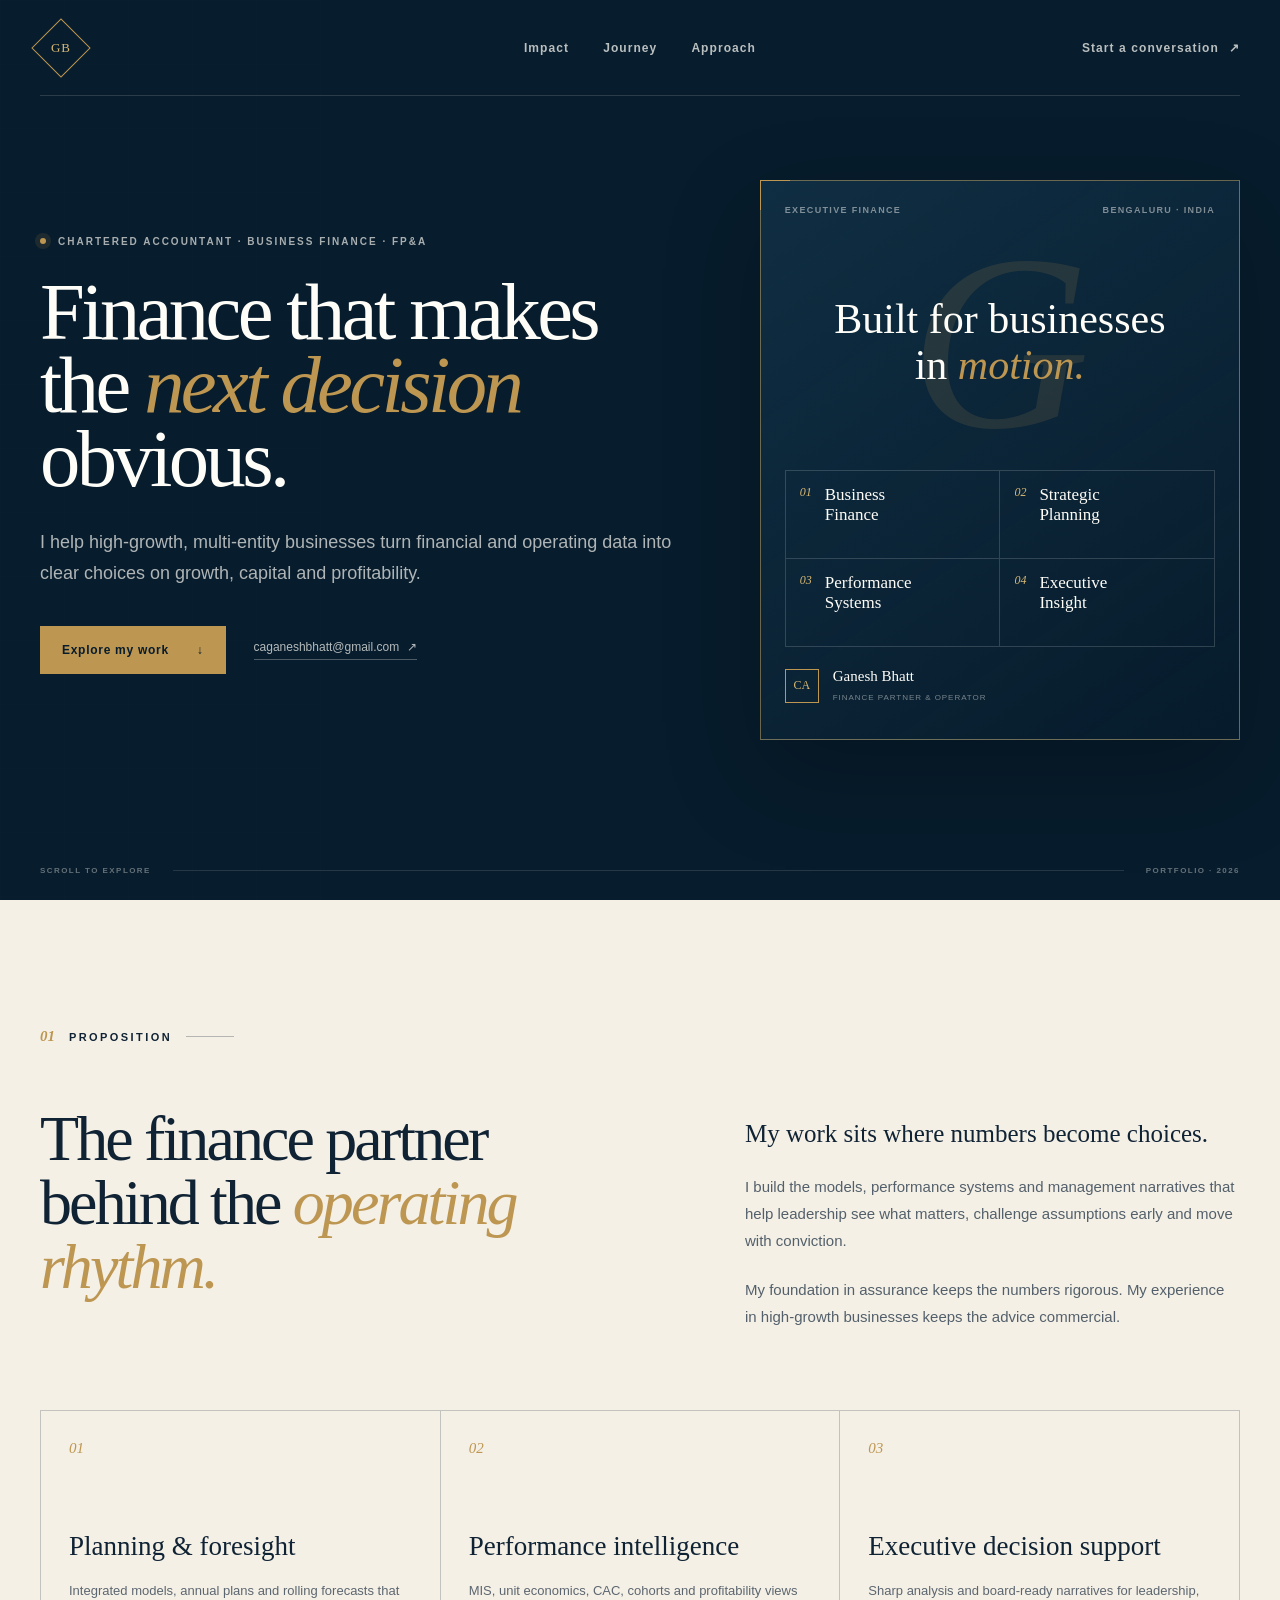
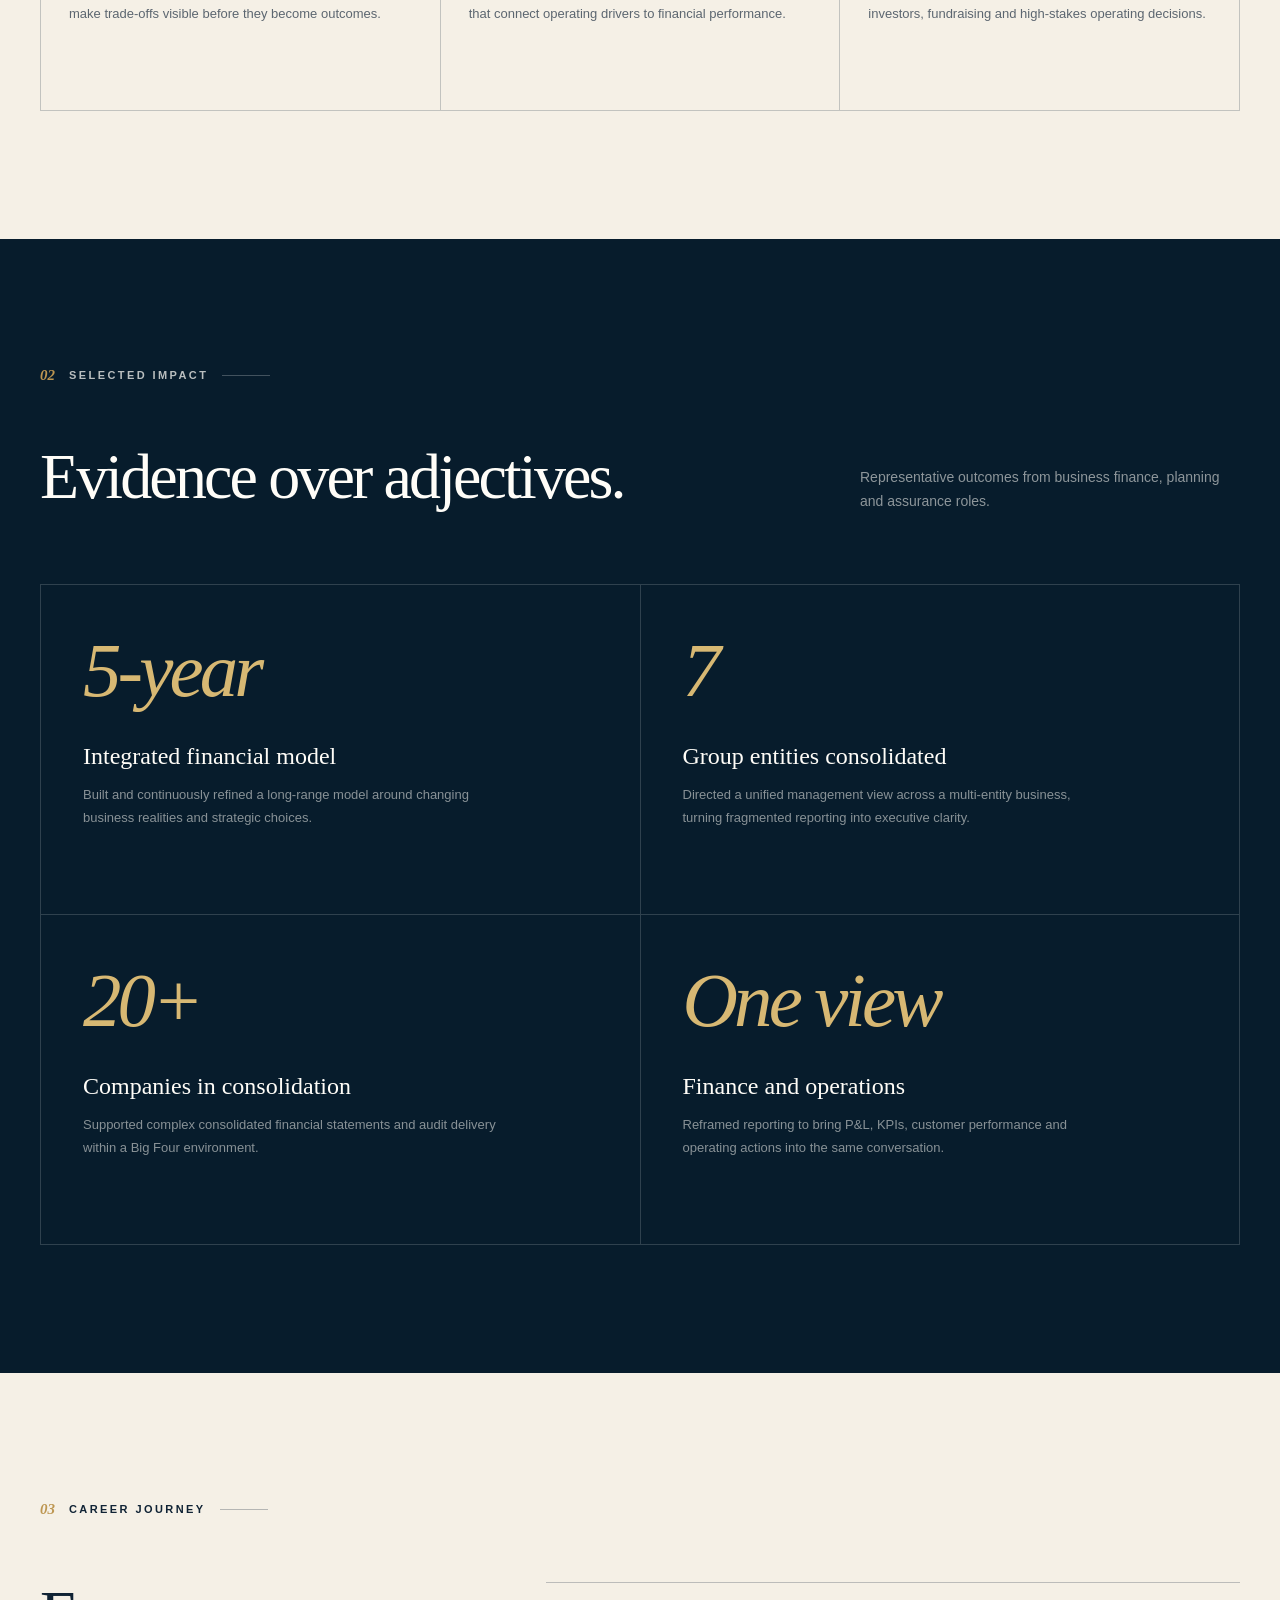
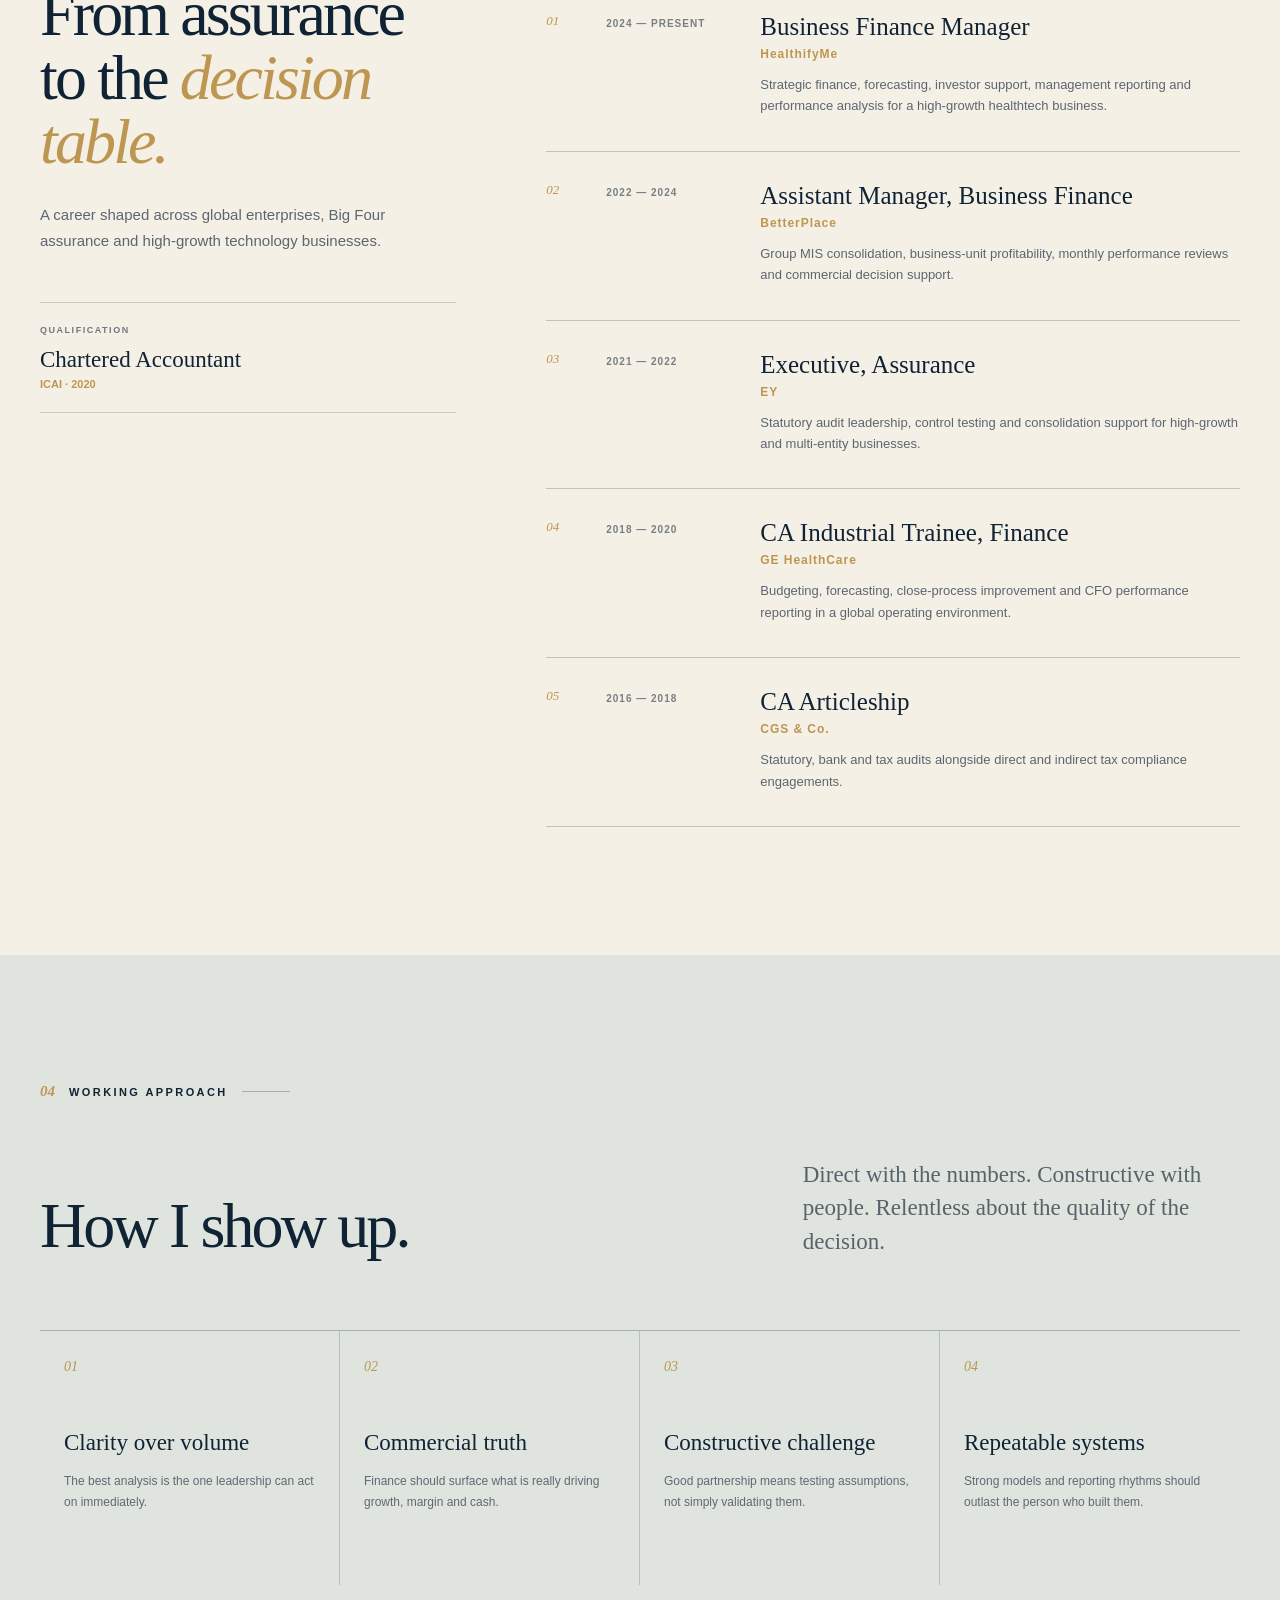
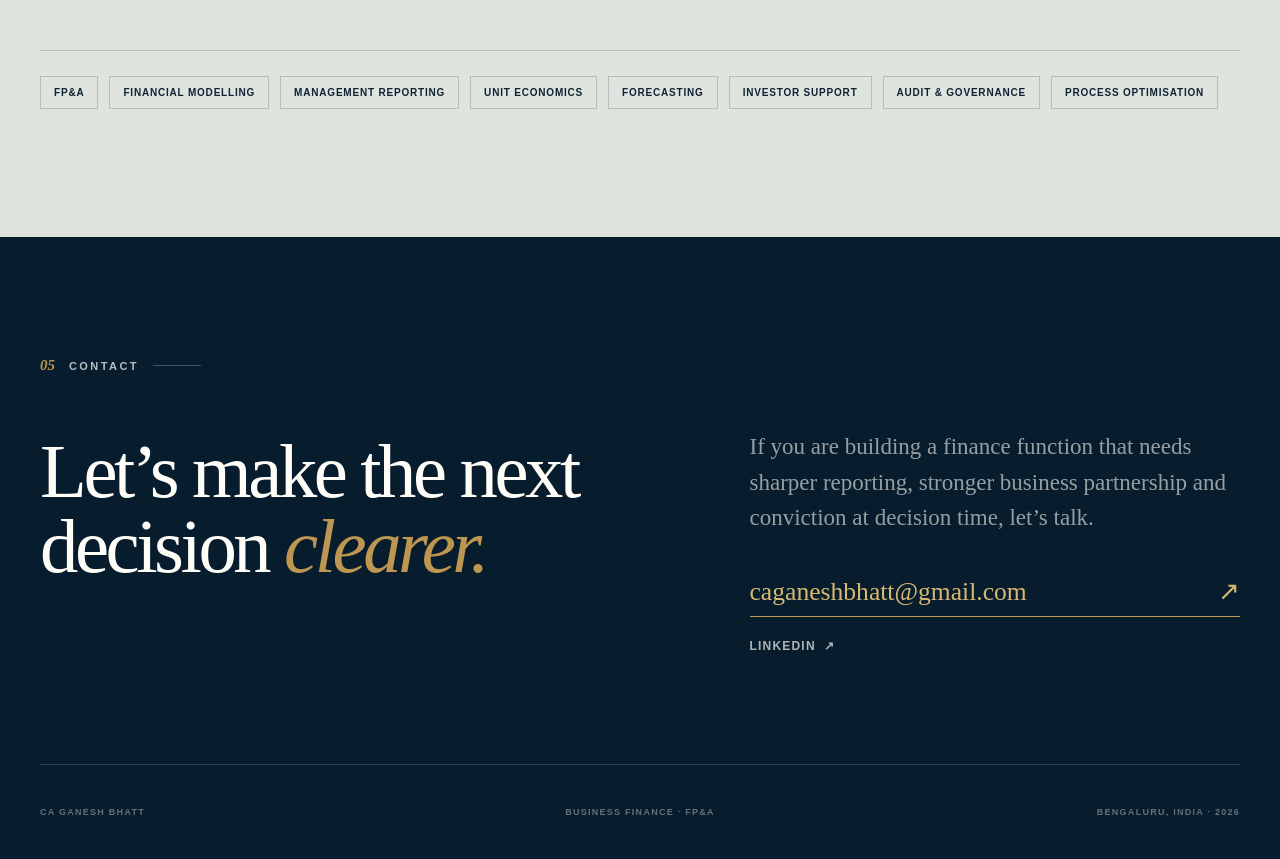
==== index.html @ 99ff8c66 "Add files via upload" ====
<!doctype html>
<html lang="en">
<head>
  <meta charset="utf-8">
  <meta name="viewport" content="width=device-width, initial-scale=1">
  <meta name="description" content="Ganesh Bhatt is a Chartered Accountant and business finance professional specialising in FP&A, financial modelling, performance management and executive decision support.">
  <title>Ganesh Bhatt | Finance &amp; FP&amp;A</title>
  <link rel="stylesheet" href="style.css">
</head>
<body>
<main>
  <section class="hero" id="profile">
    <header class="site-header shell">
      <a class="monogram" href="#profile" aria-label="Ganesh Bhatt, home"><span>GB</span></a>
      <nav aria-label="Primary navigation"><a href="#impact">Impact</a><a href="#journey">Journey</a><a href="#approach">Approach</a></nav>
      <a class="header-contact" href="#contact">Start a conversation <span aria-hidden="true">↗</span></a>
    </header>
    <div class="hero-grid shell">
      <div class="hero-copy">
        <p class="eyebrow"><span></span> Chartered Accountant · Business Finance · FP&amp;A</p>
        <h1>Finance that makes the <em>next decision</em> obvious.</h1>
        <p class="hero-intro">I help high-growth, multi-entity businesses turn financial and operating data into clear choices on growth, capital and profitability.</p>
        <div class="hero-actions">
          <a class="button button-primary" href="#impact">Explore my work <span>↓</span></a>
          <a class="text-link" href="mailto:caganeshbhatt@gmail.com">caganeshbhatt@gmail.com <span aria-hidden="true">↗</span></a>
        </div>
      </div>
      <aside class="ledger-card" aria-label="Executive finance focus">
        <div class="ledger-topline"><span>Executive finance</span><span>Bengaluru · India</span></div>
        <div class="ledger-statement"><span class="ledger-mark">G</span><p>Built for businesses<br>in <em>motion.</em></p></div>
        <div class="ledger-focus">
          <div><span>01</span><strong>Business<br>Finance</strong></div><div><span>02</span><strong>Strategic<br>Planning</strong></div>
          <div><span>03</span><strong>Performance<br>Systems</strong></div><div><span>04</span><strong>Executive<br>Insight</strong></div>
        </div>
        <div class="ledger-signoff"><span>CA</span><p>Ganesh Bhatt<br><small>Finance partner &amp; operator</small></p></div>
      </aside>
    </div>
    <div class="hero-foot shell"><span>Scroll to explore</span><div class="hero-line"></div><span>Portfolio · 2026</span></div>
  </section>

  <section class="intro-section section shell" aria-labelledby="intro-title">
    <div class="section-kicker"><span>01</span> Proposition</div>
    <div class="intro-grid">
      <h2 id="intro-title">The finance partner behind the <em>operating rhythm.</em></h2>
      <div class="intro-copy"><p class="lead">My work sits where numbers become choices.</p><p>I build the models, performance systems and management narratives that help leadership see what matters, challenge assumptions early and move with conviction.</p><p>My foundation in assurance keeps the numbers rigorous. My experience in high-growth businesses keeps the advice commercial.</p></div>
    </div>
    <div class="capability-grid">
      <article class="capability-card"><span>01</span><h3>Planning &amp; foresight</h3><p>Integrated models, annual plans and rolling forecasts that make trade-offs visible before they become outcomes.</p></article>
      <article class="capability-card"><span>02</span><h3>Performance intelligence</h3><p>MIS, unit economics, CAC, cohorts and profitability views that connect operating drivers to financial performance.</p></article>
      <article class="capability-card"><span>03</span><h3>Executive decision support</h3><p>Sharp analysis and board-ready narratives for leadership, investors, fundraising and high-stakes operating decisions.</p></article>
    </div>
  </section>

  <section class="impact-section section" id="impact" aria-labelledby="impact-title"><div class="shell">
    <div class="section-kicker light"><span>02</span> Selected impact</div>
    <div class="impact-heading"><h2 id="impact-title">Evidence over adjectives.</h2><p>Representative outcomes from business finance, planning and assurance roles.</p></div>
    <div class="impact-grid">
      <article class="impact-card"><strong>5-year</strong><h3>Integrated financial model</h3><p>Built and continuously refined a long-range model around changing business realities and strategic choices.</p></article>
      <article class="impact-card"><strong>7</strong><h3>Group entities consolidated</h3><p>Directed a unified management view across a multi-entity business, turning fragmented reporting into executive clarity.</p></article>
      <article class="impact-card"><strong>20+</strong><h3>Companies in consolidation</h3><p>Supported complex consolidated financial statements and audit delivery within a Big Four environment.</p></article>
      <article class="impact-card"><strong>One view</strong><h3>Finance and operations</h3><p>Reframed reporting to bring P&amp;L, KPIs, customer performance and operating actions into the same conversation.</p></article>
    </div>
  </div></section>

  <section class="journey-section section shell" id="journey" aria-labelledby="journey-title">
    <div class="section-kicker"><span>03</span> Career journey</div>
    <div class="journey-layout">
      <div class="journey-intro"><h2 id="journey-title">From assurance to the <em>decision table.</em></h2><p>A career shaped across global enterprises, Big Four assurance and high-growth technology businesses.</p><div class="qualification"><span>Qualification</span><strong>Chartered Accountant</strong><small>ICAI · 2020</small></div></div>
      <div class="timeline">
        <article class="timeline-row"><span class="timeline-index">01</span><div class="timeline-period">2024 — Present</div><div class="timeline-body"><h3>Business Finance Manager</h3><strong>HealthifyMe</strong><p>Strategic finance, forecasting, investor support, management reporting and performance analysis for a high-growth healthtech business.</p></div></article>
        <article class="timeline-row"><span class="timeline-index">02</span><div class="timeline-period">2022 — 2024</div><div class="timeline-body"><h3>Assistant Manager, Business Finance</h3><strong>BetterPlace</strong><p>Group MIS consolidation, business-unit profitability, monthly performance reviews and commercial decision support.</p></div></article>
        <article class="timeline-row"><span class="timeline-index">03</span><div class="timeline-period">2021 — 2022</div><div class="timeline-body"><h3>Executive, Assurance</h3><strong>EY</strong><p>Statutory audit leadership, control testing and consolidation support for high-growth and multi-entity businesses.</p></div></article>
        <article class="timeline-row"><span class="timeline-index">04</span><div class="timeline-period">2018 — 2020</div><div class="timeline-body"><h3>CA Industrial Trainee, Finance</h3><strong>GE HealthCare</strong><p>Budgeting, forecasting, close-process improvement and CFO performance reporting in a global operating environment.</p></div></article>
        <article class="timeline-row"><span class="timeline-index">05</span><div class="timeline-period">2016 — 2018</div><div class="timeline-body"><h3>CA Articleship</h3><strong>CGS &amp; Co.</strong><p>Statutory, bank and tax audits alongside direct and indirect tax compliance engagements.</p></div></article>
      </div>
    </div>
  </section>

  <section class="approach-section section" id="approach" aria-labelledby="approach-title"><div class="shell">
    <div class="section-kicker"><span>04</span> Working approach</div>
    <div class="approach-heading"><h2 id="approach-title">How I show up.</h2><p>Direct with the numbers. Constructive with people. Relentless about the quality of the decision.</p></div>
    <div class="principle-grid">
      <article><span>01</span><h3>Clarity over volume</h3><p>The best analysis is the one leadership can act on immediately.</p></article>
      <article><span>02</span><h3>Commercial truth</h3><p>Finance should surface what is really driving growth, margin and cash.</p></article>
      <article><span>03</span><h3>Constructive challenge</h3><p>Good partnership means testing assumptions, not simply validating them.</p></article>
      <article><span>04</span><h3>Repeatable systems</h3><p>Strong models and reporting rhythms should outlast the person who built them.</p></article>
    </div>
    <div class="expertise-row" aria-label="Areas of expertise"><span>FP&amp;A</span><span>Financial modelling</span><span>Management reporting</span><span>Unit economics</span><span>Forecasting</span><span>Investor support</span><span>Audit &amp; governance</span><span>Process optimisation</span></div>
  </div></section>

  <section class="contact-section" id="contact" aria-labelledby="contact-title">
    <div class="shell contact-grid"><div><div class="section-kicker light"><span>05</span> Contact</div><h2 id="contact-title">Let’s make the next decision <em>clearer.</em></h2></div><div class="contact-copy"><p>If you are building a finance function that needs sharper reporting, stronger business partnership and conviction at decision time, let’s talk.</p><a class="contact-email" href="mailto:caganeshbhatt@gmail.com">caganeshbhatt@gmail.com <span aria-hidden="true">↗</span></a><a class="linkedin-link" href="https://www.linkedin.com/in/ganesh-bhatt-81128a135" target="_blank" rel="noreferrer">LinkedIn <span aria-hidden="true">↗</span></a></div></div>
    <footer class="site-footer shell"><span>CA Ganesh Bhatt</span><span>Business Finance · FP&amp;A</span><span>Bengaluru, India · 2026</span></footer>
  </section>
</main>
</body>
</html>
---- style.css ----
:root {
  --navy: #071c2c;
  --ink: #102335;
  --brass: #bd9651;
  --brass-light: #d7b873;
  --paper: #f5f0e6;
  --mist: #dfe4df;
  --white: #fffdf8;
  --serif: "Iowan Old Style", "Baskerville", "Times New Roman", serif;
  --sans: Inter, ui-sans-serif, -apple-system, BlinkMacSystemFont, "Segoe UI", sans-serif;
}

* { box-sizing: border-box; }
html { scroll-behavior: smooth; }
body { margin: 0; background: var(--paper); color: var(--ink); font-family: var(--sans); }
a { color: inherit; text-decoration: none; }
::selection { background: var(--brass); color: var(--navy); }

.shell { width: min(1240px, calc(100% - 80px)); margin-inline: auto; }
.section { padding-block: 128px; }
.section-kicker { display: flex; align-items: center; gap: 14px; font-size: 11px; font-weight: 700; letter-spacing: .22em; text-transform: uppercase; }
.section-kicker span { color: var(--brass); font-family: var(--serif); font-size: 15px; font-style: italic; letter-spacing: 0; }
.section-kicker::after { content: ""; width: 48px; height: 1px; background: rgba(16,35,53,.28); }
.section-kicker.light { color: rgba(255,253,248,.72); }
.section-kicker.light::after { background: rgba(255,253,248,.24); }
h1,h2,h3,p { margin: 0; }
h1,h2 { font-family: var(--serif); font-weight: 400; letter-spacing: -.045em; }
em { color: var(--brass); font-weight: 400; }

.hero { min-height: 100vh; background: var(--navy); color: var(--white); position: relative; overflow: hidden; }
.hero::before { content: ""; position: absolute; inset: 0; opacity: .24; pointer-events: none; background-image: linear-gradient(rgba(255,255,255,.028) 1px, transparent 1px), linear-gradient(90deg, rgba(255,255,255,.028) 1px, transparent 1px); background-size: 64px 64px; mask-image: linear-gradient(to right, black, transparent 70%); }
.site-header { height: 96px; display: grid; grid-template-columns: 1fr auto 1fr; align-items: center; border-bottom: 1px solid rgba(255,255,255,.14); position: relative; z-index: 2; }
.monogram { width: 42px; height: 42px; display: grid; place-items: center; border: 1px solid var(--brass); transform: rotate(45deg); }
.monogram span { color: var(--brass-light); font-family: var(--serif); font-size: 13px; letter-spacing: .05em; transform: rotate(-45deg); }
nav { display: flex; gap: 34px; }
nav a, .header-contact { color: rgba(255,253,248,.72); font-size: 12px; font-weight: 600; letter-spacing: .09em; transition: color .25s ease; }
nav a:hover, nav a:focus-visible, .header-contact:hover, .header-contact:focus-visible { color: var(--brass-light); }
.header-contact { justify-self: end; display: flex; gap: 10px; align-items: center; }

.hero-grid { min-height: calc(100vh - 160px); display: grid; grid-template-columns: 1.15fr .85fr; gap: 70px; align-items: center; position: relative; z-index: 1; padding-block: 72px 84px; }
.hero-copy { padding-bottom: 10px; }
.eyebrow { display: flex; align-items: center; gap: 12px; color: rgba(255,253,248,.65); font-size: 10px; font-weight: 700; letter-spacing: .2em; text-transform: uppercase; }
.eyebrow span { width: 6px; height: 6px; background: var(--brass); border-radius: 50%; box-shadow: 0 0 0 5px rgba(189,150,81,.12); }
.hero h1 { max-width: 760px; margin-top: 28px; font-size: clamp(62px, 6.3vw, 102px); line-height: .91; }
.hero h1 em { display: inline-block; }
.hero-intro { max-width: 650px; margin-top: 32px; color: rgba(255,253,248,.68); font-size: 18px; line-height: 1.7; }
.hero-actions { margin-top: 38px; display: flex; align-items: center; gap: 28px; }
.button { display: inline-flex; align-items: center; justify-content: center; gap: 28px; padding: 17px 22px; font-size: 12px; font-weight: 700; letter-spacing: .06em; transition: transform .25s ease, background .25s ease; }
.button-primary { background: var(--brass); color: var(--navy); }
.button-primary:hover, .button-primary:focus-visible { background: var(--brass-light); transform: translateY(-2px); }
.text-link { display: inline-flex; align-items: center; gap: 8px; color: rgba(255,253,248,.7); border-bottom: 1px solid rgba(255,255,255,.28); padding-bottom: 5px; font-size: 12px; transition: color .25s ease, border-color .25s ease; }
.text-link:hover, .text-link:focus-visible { color: var(--brass-light); border-color: var(--brass); }

.ledger-card { min-height: 560px; border: 1px solid rgba(215,184,115,.48); background: linear-gradient(145deg, rgba(18,50,72,.82), rgba(7,28,44,.58)); box-shadow: 0 35px 90px rgba(0,0,0,.22); padding: 24px; position: relative; }
.ledger-card::before, .ledger-card::after { content: ""; position: absolute; background: var(--brass); }
.ledger-card::before { width: 30px; height: 1px; top: -1px; left: -1px; }
.ledger-card::after { width: 1px; height: 30px; top: -1px; left: -1px; }
.ledger-topline { display: flex; justify-content: space-between; color: rgba(255,253,248,.48); font-size: 9px; font-weight: 700; letter-spacing: .15em; text-transform: uppercase; }
.ledger-statement { min-height: 255px; display: flex; align-items: center; justify-content: center; position: relative; }
.ledger-mark { color: rgba(189,150,81,.14); font-family: var(--serif); font-size: 250px; font-style: italic; line-height: 1; position: absolute; }
.ledger-statement p { font-family: var(--serif); font-size: 42px; line-height: 1.08; text-align: center; position: relative; }
.ledger-focus { display: grid; grid-template-columns: repeat(2, 1fr); border-top: 1px solid rgba(255,255,255,.16); border-left: 1px solid rgba(255,255,255,.16); }
.ledger-focus div { min-height: 88px; padding: 14px; display: flex; gap: 13px; align-items: flex-start; border-right: 1px solid rgba(255,255,255,.16); border-bottom: 1px solid rgba(255,255,255,.16); }
.ledger-focus span { color: var(--brass-light); font-family: var(--serif); font-size: 12px; font-style: italic; }
.ledger-focus strong { font-family: var(--serif); font-size: 17px; font-weight: 400; line-height: 1.2; }
.ledger-signoff { display: flex; align-items: center; gap: 14px; padding-top: 20px; }
.ledger-signoff > span { width: 34px; height: 34px; display: grid; place-items: center; border: 1px solid var(--brass); color: var(--brass-light); font-family: var(--serif); font-size: 12px; }
.ledger-signoff p { font-family: var(--serif); font-size: 15px; line-height: 1.25; }
.ledger-signoff small { color: rgba(255,253,248,.45); font-family: var(--sans); font-size: 8px; letter-spacing: .12em; text-transform: uppercase; }
.hero-foot { position: absolute; left: 50%; bottom: 25px; transform: translateX(-50%); z-index: 2; display: flex; align-items: center; gap: 22px; color: rgba(255,253,248,.38); font-size: 8px; font-weight: 700; letter-spacing: .18em; text-transform: uppercase; }
.hero-line { flex: 1; height: 1px; background: rgba(255,255,255,.12); }

.intro-section { background: var(--paper); }
.intro-grid { margin-top: 62px; display: grid; grid-template-columns: 1.1fr .9fr; gap: 100px; align-items: start; }
.intro-grid h2, .journey-intro h2, .approach-heading h2 { font-size: clamp(48px, 5vw, 78px); line-height: 1; }
.intro-copy { padding-top: 10px; }
.intro-copy .lead { color: var(--ink); font-family: var(--serif); font-size: 25px; line-height: 1.35; }
.intro-copy > p:not(.lead) { margin-top: 22px; color: #53606b; font-size: 15px; line-height: 1.8; }
.capability-grid { margin-top: 80px; display: grid; grid-template-columns: repeat(3, 1fr); border-top: 1px solid rgba(16,35,53,.22); border-left: 1px solid rgba(16,35,53,.22); }
.capability-card { min-height: 300px; padding: 28px; border-right: 1px solid rgba(16,35,53,.22); border-bottom: 1px solid rgba(16,35,53,.22); transition: background .3s ease, transform .3s ease; }
.capability-card:hover { background: var(--white); transform: translateY(-4px); }
.capability-card > span { color: var(--brass); font-family: var(--serif); font-size: 15px; font-style: italic; }
.capability-card h3 { margin-top: 74px; font-family: var(--serif); font-size: 27px; font-weight: 400; }
.capability-card p { margin-top: 18px; color: #5c6670; font-size: 13px; line-height: 1.75; }

.impact-section { background: var(--navy); color: var(--white); }
.impact-heading { margin-top: 56px; display: flex; justify-content: space-between; align-items: end; gap: 40px; }
.impact-heading h2 { font-size: clamp(50px, 5vw, 78px); }
.impact-heading p { max-width: 380px; color: rgba(255,253,248,.54); font-size: 14px; line-height: 1.7; }
.impact-grid { margin-top: 70px; display: grid; grid-template-columns: repeat(2, 1fr); border-top: 1px solid rgba(255,255,255,.16); border-left: 1px solid rgba(255,255,255,.16); }
.impact-card { min-height: 330px; padding: 42px; border-right: 1px solid rgba(255,255,255,.16); border-bottom: 1px solid rgba(255,255,255,.16); }
.impact-card > strong { display: block; color: var(--brass-light); font-family: var(--serif); font-size: clamp(54px, 6vw, 92px); font-style: italic; font-weight: 400; letter-spacing: -.05em; }
.impact-card h3 { margin-top: 28px; font-family: var(--serif); font-size: 24px; font-weight: 400; }
.impact-card p { max-width: 430px; margin-top: 14px; color: rgba(255,253,248,.52); font-size: 13px; line-height: 1.75; }

.journey-layout { margin-top: 64px; display: grid; grid-template-columns: .75fr 1.25fr; gap: 90px; }
.journey-intro { position: sticky; top: 40px; align-self: start; }
.journey-intro > p { max-width: 420px; margin-top: 28px; color: #5c6670; font-size: 15px; line-height: 1.75; }
.qualification { margin-top: 48px; padding: 22px 0; display: flex; flex-direction: column; border-top: 1px solid rgba(16,35,53,.2); border-bottom: 1px solid rgba(16,35,53,.2); }
.qualification span { color: #6f787f; font-size: 9px; font-weight: 700; letter-spacing: .17em; text-transform: uppercase; }
.qualification strong { margin-top: 12px; font-family: var(--serif); font-size: 23px; font-weight: 400; }
.qualification small { margin-top: 5px; color: var(--brass); font-size: 11px; font-weight: 700; }
.timeline { border-top: 1px solid rgba(16,35,53,.25); }
.timeline-row { display: grid; grid-template-columns: 36px 130px 1fr; gap: 24px; padding: 30px 0 34px; border-bottom: 1px solid rgba(16,35,53,.22); }
.timeline-index { color: var(--brass); font-family: var(--serif); font-size: 13px; font-style: italic; }
.timeline-period { color: #777f84; font-size: 10px; font-weight: 700; letter-spacing: .1em; text-transform: uppercase; padding-top: 5px; }
.timeline-body h3 { font-family: var(--serif); font-size: 25px; font-weight: 400; }
.timeline-body strong { display: block; margin-top: 6px; color: var(--brass); font-size: 12px; letter-spacing: .08em; }
.timeline-body p { margin-top: 13px; color: #5c6670; font-size: 13px; line-height: 1.65; }

.approach-section { background: var(--mist); }
.approach-heading { margin-top: 58px; display: grid; grid-template-columns: 1fr .65fr; gap: 90px; align-items: end; }
.approach-heading p { color: #56636b; font-family: var(--serif); font-size: 23px; line-height: 1.45; }
.principle-grid { margin-top: 72px; display: grid; grid-template-columns: repeat(4, 1fr); }
.principle-grid article { min-height: 255px; padding: 26px 24px; border-top: 1px solid rgba(16,35,53,.27); border-right: 1px solid rgba(16,35,53,.18); }
.principle-grid article:last-child { border-right: 0; }
.principle-grid span { color: var(--brass); font-family: var(--serif); font-size: 14px; font-style: italic; }
.principle-grid h3 { margin-top: 55px; font-family: var(--serif); font-size: 23px; font-weight: 400; }
.principle-grid p { margin-top: 15px; color: #5e6a72; font-size: 12px; line-height: 1.7; }
.expertise-row { margin-top: 65px; padding-top: 25px; display: flex; flex-wrap: wrap; gap: 11px; border-top: 1px solid rgba(16,35,53,.18); }
.expertise-row span { padding: 10px 13px; border: 1px solid rgba(16,35,53,.2); font-size: 10px; font-weight: 700; letter-spacing: .08em; text-transform: uppercase; }

.contact-section { background: var(--navy); color: var(--white); padding-top: 120px; }
.contact-grid { display: grid; grid-template-columns: 1.1fr .9fr; gap: 110px; padding-bottom: 110px; }
.contact-grid h2 { max-width: 700px; margin-top: 60px; font-size: clamp(56px, 6vw, 92px); line-height: .98; }
.contact-copy { padding-top: 72px; }
.contact-copy > p { max-width: 500px; color: rgba(255,253,248,.58); font-family: var(--serif); font-size: 23px; line-height: 1.55; }
.contact-email { margin-top: 40px; padding-bottom: 9px; display: flex; align-items: center; justify-content: space-between; border-bottom: 1px solid var(--brass); color: var(--brass-light); font-family: var(--serif); font-size: clamp(20px, 2vw, 29px); }
.linkedin-link { margin-top: 22px; display: inline-flex; align-items: center; gap: 8px; color: rgba(255,253,248,.68); font-size: 12px; font-weight: 700; letter-spacing: .1em; text-transform: uppercase; }
.site-footer { min-height: 95px; display: grid; grid-template-columns: repeat(3, 1fr); align-items: center; border-top: 1px solid rgba(255,255,255,.14); color: rgba(255,253,248,.38); font-size: 9px; font-weight: 700; letter-spacing: .14em; text-transform: uppercase; }
.site-footer span:nth-child(2) { text-align: center; }
.site-footer span:last-child { text-align: right; }

@media (max-width: 1000px) {
  .shell { width: min(100% - 48px, 900px); }
  .site-header { grid-template-columns: 1fr auto; }
  .site-header nav { display: none; }
  .hero-grid { grid-template-columns: 1fr; padding-top: 85px; }
  .ledger-card { min-height: 500px; }
  .intro-grid, .journey-layout, .approach-heading, .contact-grid { grid-template-columns: 1fr; gap: 50px; }
  .journey-intro { position: static; }
  .capability-grid { grid-template-columns: 1fr; }
  .capability-card { min-height: 240px; }
  .capability-card h3 { margin-top: 46px; }
  .principle-grid { grid-template-columns: repeat(2, 1fr); }
  .contact-copy { padding-top: 0; }
}

@media (max-width: 640px) {
  .shell { width: calc(100% - 36px); }
  .section { padding-block: 88px; }
  .site-header { height: 78px; }
  .header-contact { font-size: 0; }
  .header-contact span { font-size: 16px; }
  .hero-grid { min-height: auto; padding: 72px 0 110px; }
  .hero h1 { font-size: clamp(52px, 16vw, 72px); }
  .hero-intro { font-size: 16px; }
  .hero-actions { align-items: flex-start; flex-direction: column; }
  .ledger-card { min-height: 480px; padding: 18px; }
  .ledger-statement p { font-size: 34px; }
  .ledger-mark { font-size: 200px; }
  .hero-foot { display: none; }
  .intro-grid { margin-top: 44px; }
  .intro-grid h2, .journey-intro h2, .approach-heading h2 { font-size: 48px; }
  .capability-grid, .impact-grid { grid-template-columns: 1fr; }
  .impact-heading { align-items: flex-start; flex-direction: column; }
  .impact-card { min-height: 290px; padding: 30px; }
  .timeline-row { grid-template-columns: 28px 1fr; gap: 10px 16px; }
  .timeline-period { grid-column: 2; }
  .timeline-body { grid-column: 2; }
  .principle-grid { grid-template-columns: 1fr; }
  .principle-grid article { min-height: 220px; border-right: 0; }
  .contact-section { padding-top: 88px; }
  .contact-grid { padding-bottom: 80px; }
  .contact-grid h2 { margin-top: 44px; font-size: 54px; }
  .contact-email { font-size: 18px; overflow-wrap: anywhere; }
  .site-footer { grid-template-columns: 1fr; gap: 8px; padding: 24px 0; }
  .site-footer span:nth-child(2), .site-footer span:last-child { text-align: left; }
}

@media (prefers-reduced-motion: reduce) {
  html { scroll-behavior: auto; }
  *, *::before, *::after { transition-duration: .01ms !important; }
}
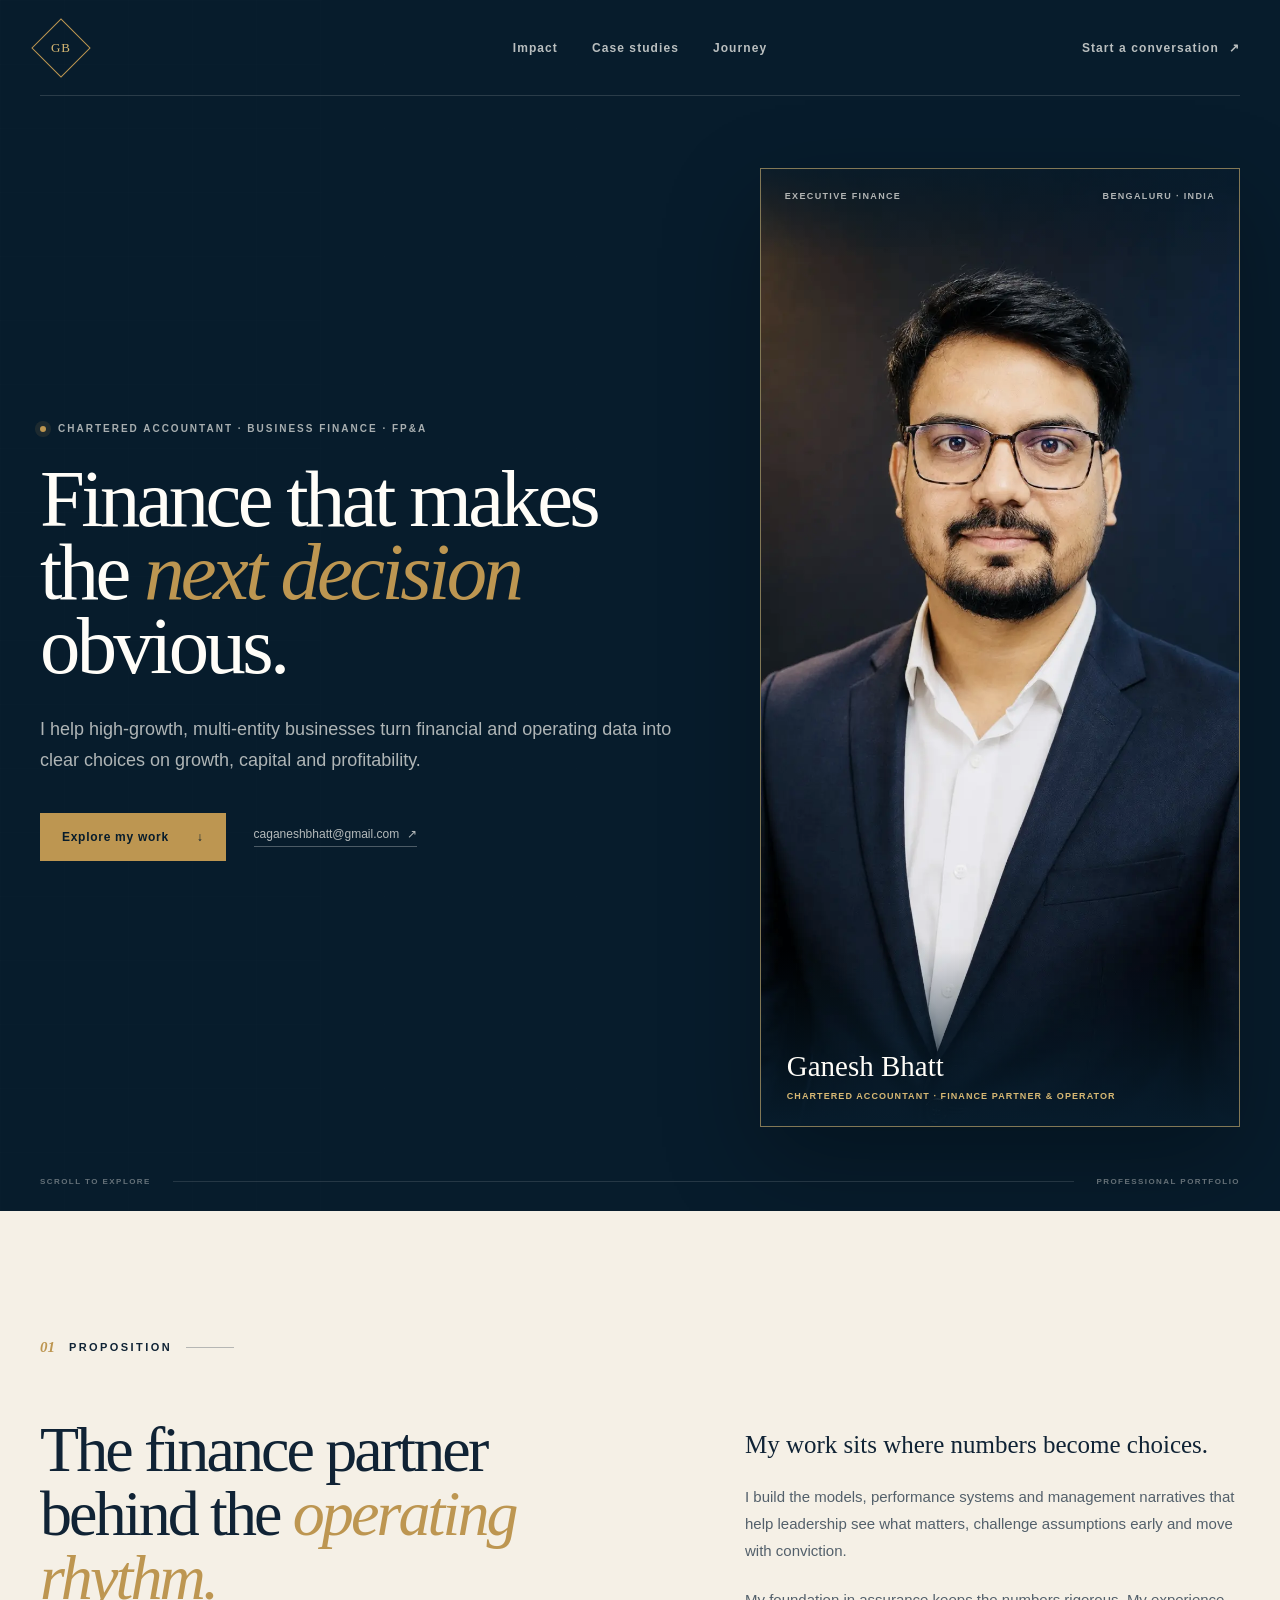
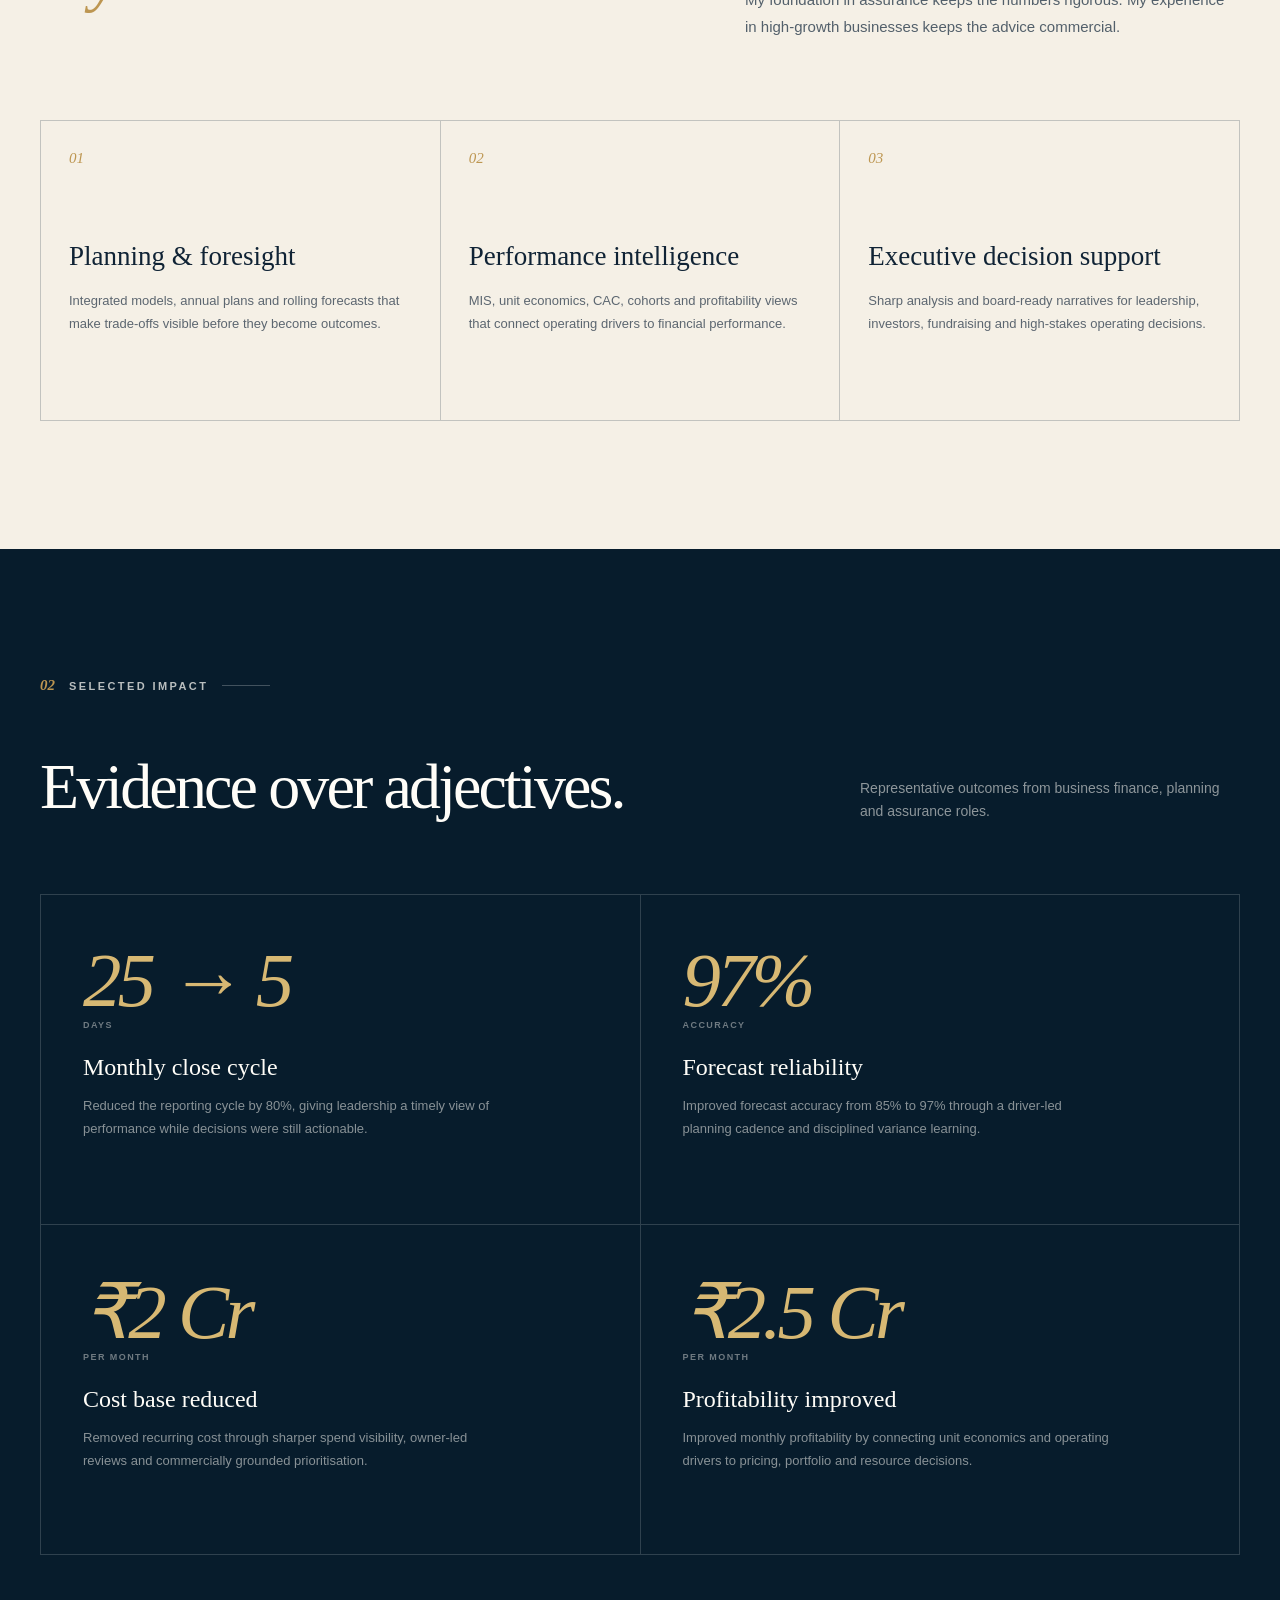
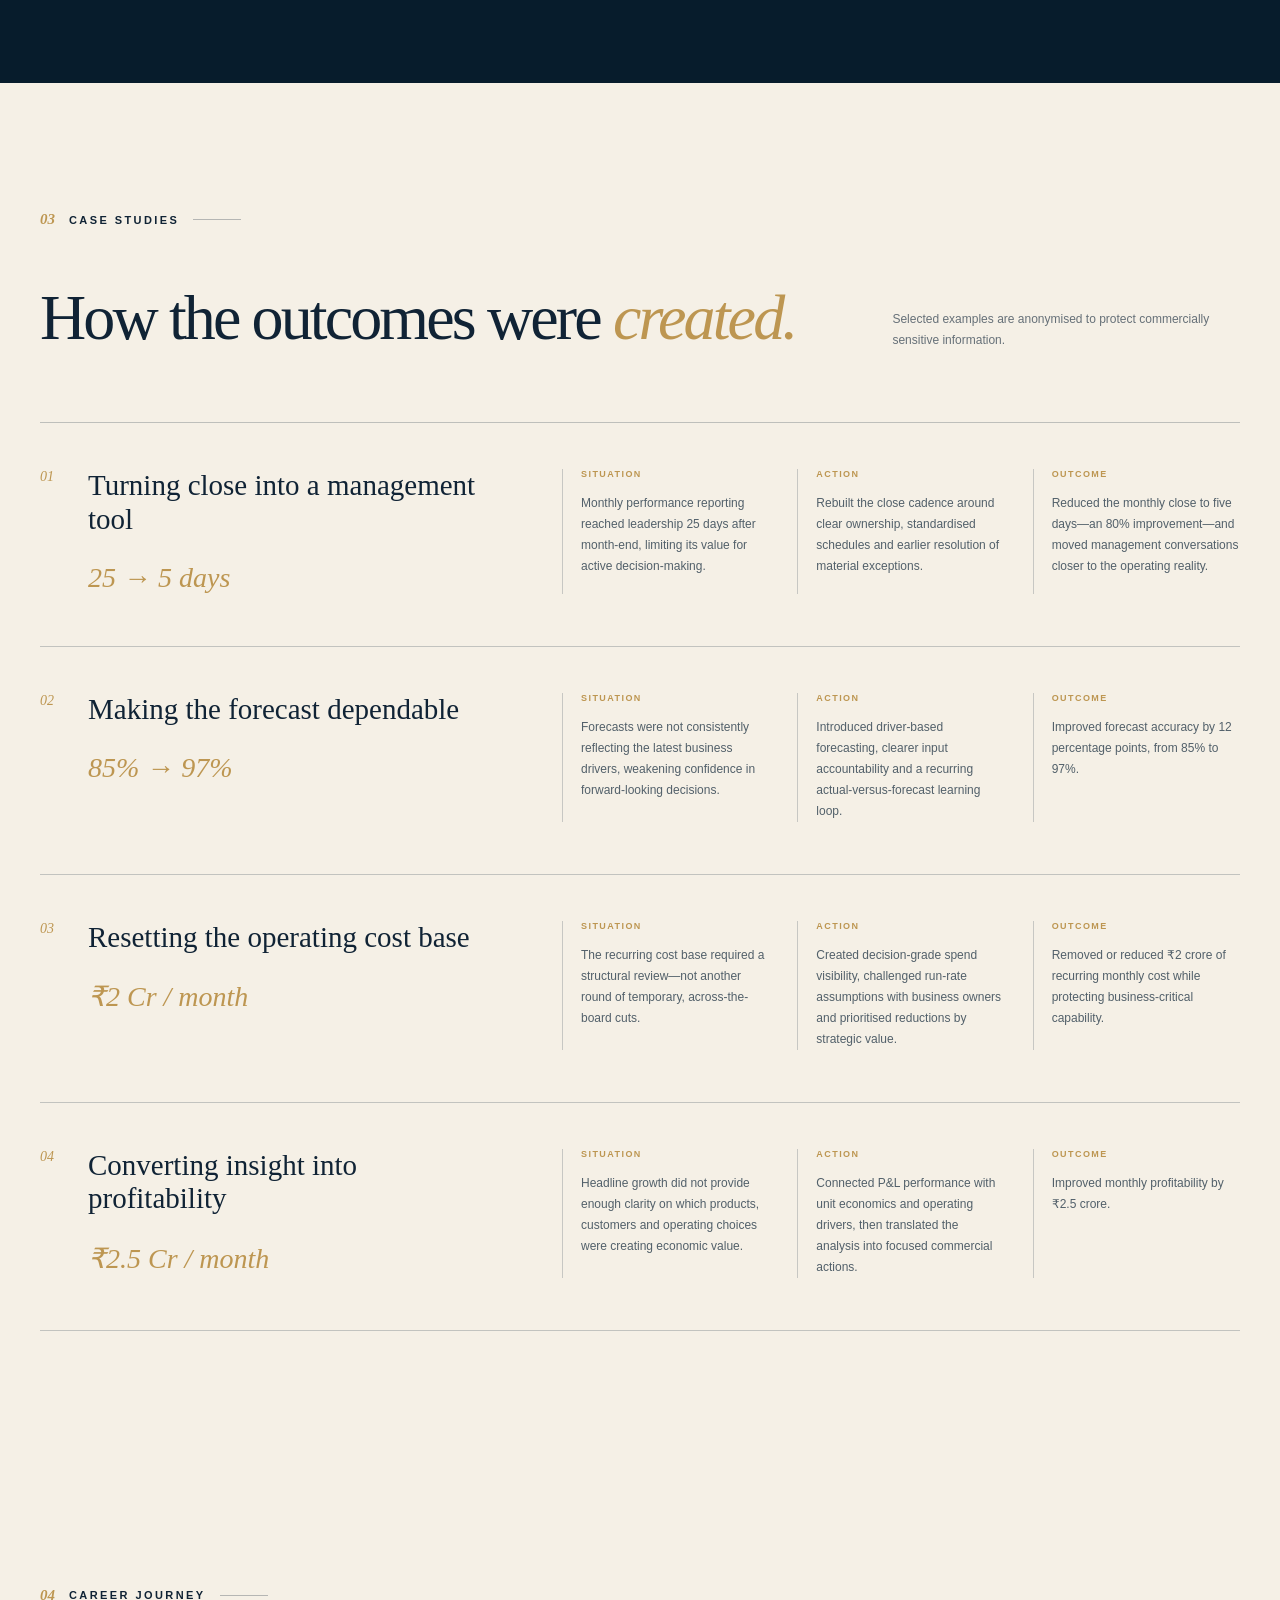
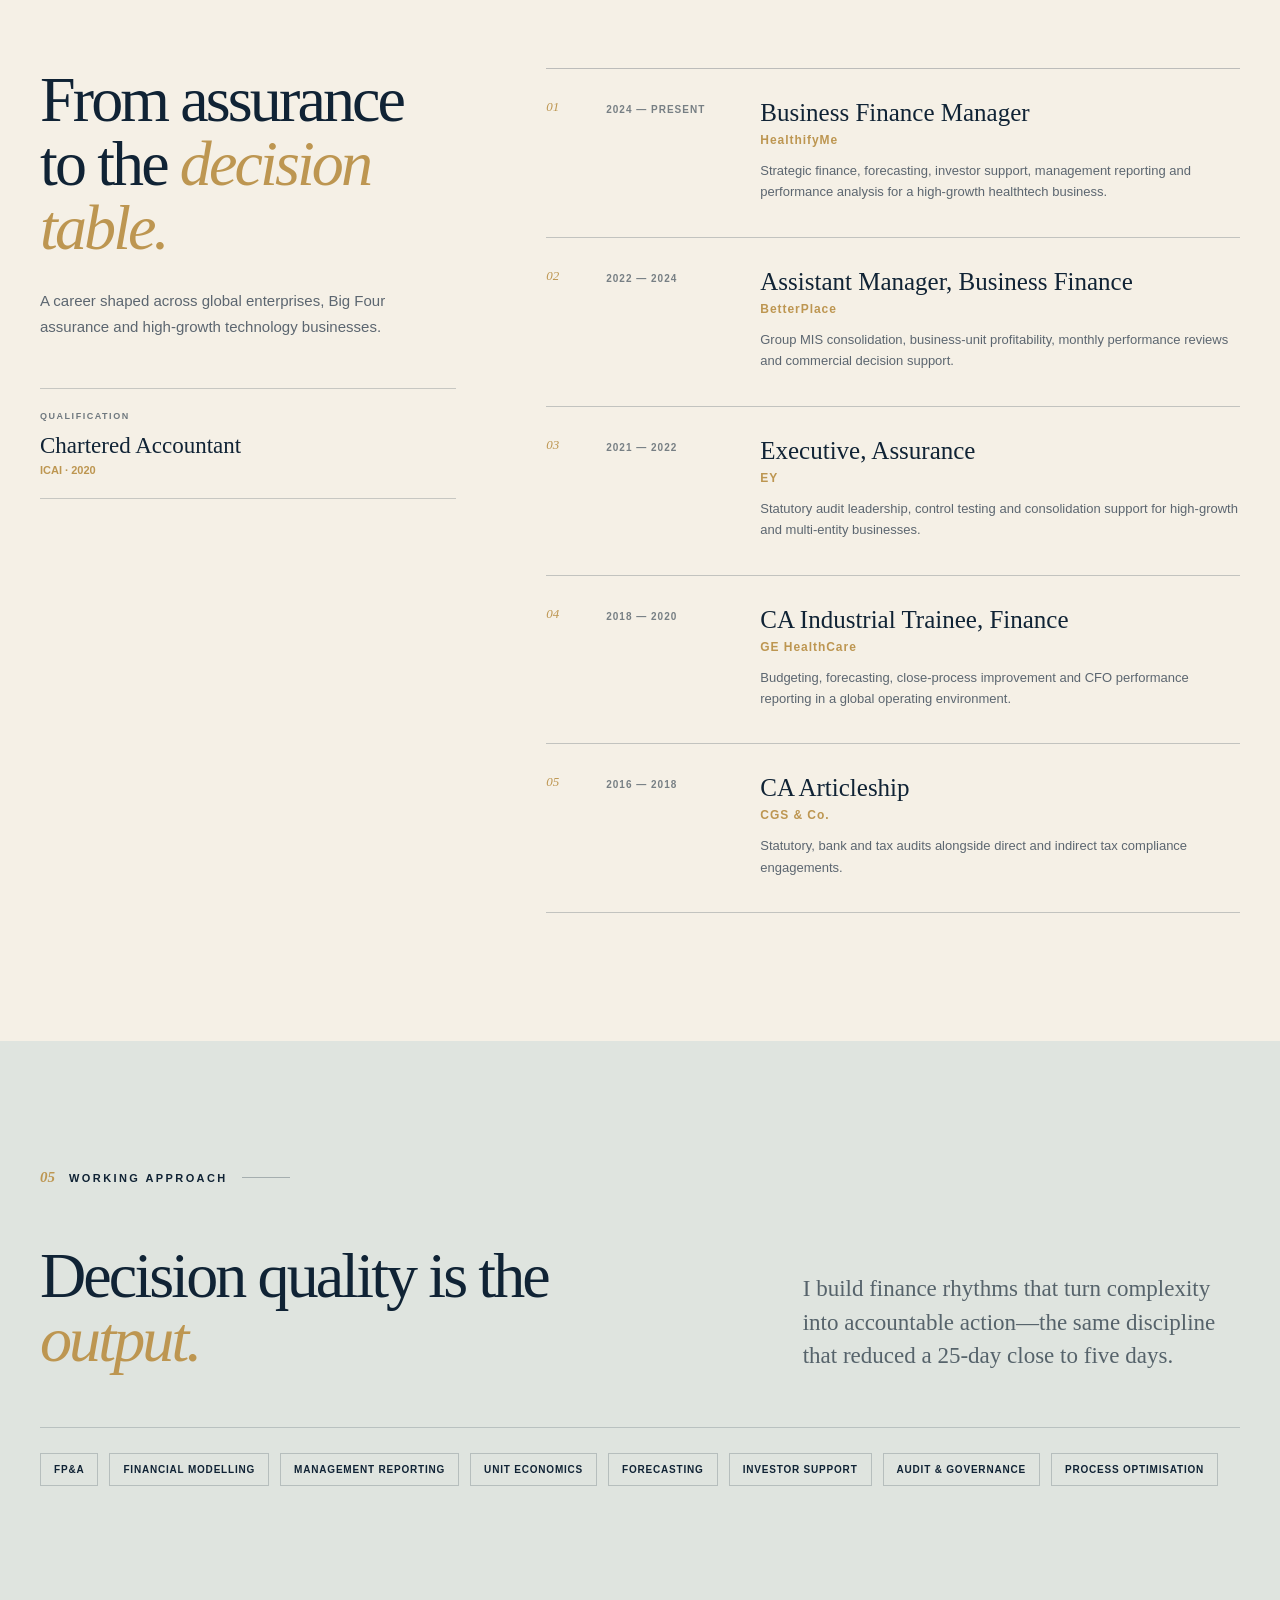
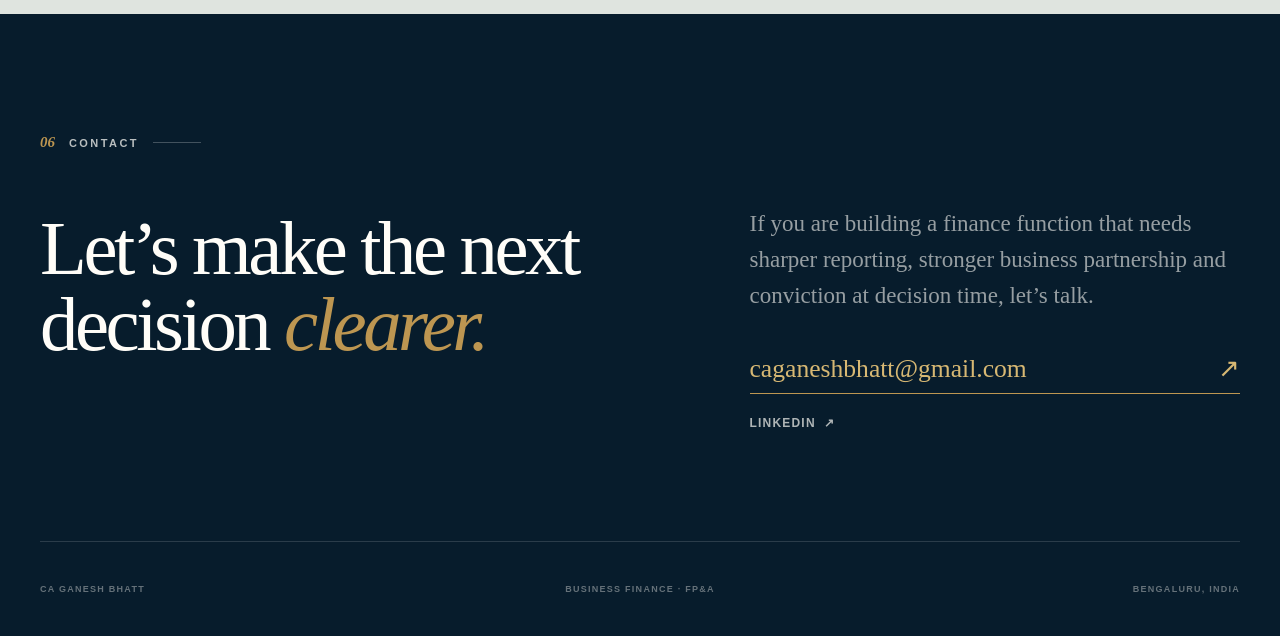
==== commit 81934f8b: "Add profile photo and outcome-led case studies" ====
--- a/index.html
+++ b/index.html
@@ -12,7 +12,7 @@
   <section class="hero" id="profile">
     <header class="site-header shell">
       <a class="monogram" href="#profile" aria-label="Ganesh Bhatt, home"><span>GB</span></a>
-      <nav aria-label="Primary navigation"><a href="#impact">Impact</a><a href="#journey">Journey</a><a href="#approach">Approach</a></nav>
+      <nav aria-label="Primary navigation"><a href="#impact">Impact</a><a href="#case-studies">Case studies</a><a href="#journey">Journey</a></nav>
       <a class="header-contact" href="#contact">Start a conversation <span aria-hidden="true">↗</span></a>
     </header>
     <div class="hero-grid shell">
@@ -25,17 +25,13 @@
           <a class="text-link" href="mailto:caganeshbhatt@gmail.com">caganeshbhatt@gmail.com <span aria-hidden="true">↗</span></a>
         </div>
       </div>
-      <aside class="ledger-card" aria-label="Executive finance focus">
-        <div class="ledger-topline"><span>Executive finance</span><span>Bengaluru · India</span></div>
-        <div class="ledger-statement"><span class="ledger-mark">G</span><p>Built for businesses<br>in <em>motion.</em></p></div>
-        <div class="ledger-focus">
-          <div><span>01</span><strong>Business<br>Finance</strong></div><div><span>02</span><strong>Strategic<br>Planning</strong></div>
-          <div><span>03</span><strong>Performance<br>Systems</strong></div><div><span>04</span><strong>Executive<br>Insight</strong></div>
-        </div>
-        <div class="ledger-signoff"><span>CA</span><p>Ganesh Bhatt<br><small>Finance partner &amp; operator</small></p></div>
+      <aside class="portrait-card" aria-label="Portrait of Ganesh Bhatt">
+        <img src="ganesh-bhatt-executive-portrait.webp" alt="Ganesh Bhatt, Chartered Accountant and business finance professional">
+        <div class="portrait-topline"><span>Executive finance</span><span>Bengaluru · India</span></div>
+        <div class="portrait-caption"><p>Ganesh Bhatt</p><span>Chartered Accountant · Finance partner &amp; operator</span></div>
       </aside>
     </div>
-    <div class="hero-foot shell"><span>Scroll to explore</span><div class="hero-line"></div><span>Portfolio · 2026</span></div>
+    <div class="hero-foot shell"><span>Scroll to explore</span><div class="hero-line"></div><span>Professional portfolio</span></div>
   </section>
 
   <section class="intro-section section shell" aria-labelledby="intro-title">
@@ -55,15 +51,38 @@
     <div class="section-kicker light"><span>02</span> Selected impact</div>
     <div class="impact-heading"><h2 id="impact-title">Evidence over adjectives.</h2><p>Representative outcomes from business finance, planning and assurance roles.</p></div>
     <div class="impact-grid">
-      <article class="impact-card"><strong>5-year</strong><h3>Integrated financial model</h3><p>Built and continuously refined a long-range model around changing business realities and strategic choices.</p></article>
-      <article class="impact-card"><strong>7</strong><h3>Group entities consolidated</h3><p>Directed a unified management view across a multi-entity business, turning fragmented reporting into executive clarity.</p></article>
-      <article class="impact-card"><strong>20+</strong><h3>Companies in consolidation</h3><p>Supported complex consolidated financial statements and audit delivery within a Big Four environment.</p></article>
-      <article class="impact-card"><strong>One view</strong><h3>Finance and operations</h3><p>Reframed reporting to bring P&amp;L, KPIs, customer performance and operating actions into the same conversation.</p></article>
+      <article class="impact-card"><strong>25 → 5</strong><span class="impact-suffix">days</span><h3>Monthly close cycle</h3><p>Reduced the reporting cycle by 80%, giving leadership a timely view of performance while decisions were still actionable.</p></article>
+      <article class="impact-card"><strong>97%</strong><span class="impact-suffix">accuracy</span><h3>Forecast reliability</h3><p>Improved forecast accuracy from 85% to 97% through a driver-led planning cadence and disciplined variance learning.</p></article>
+      <article class="impact-card"><strong>₹2 Cr</strong><span class="impact-suffix">per month</span><h3>Cost base reduced</h3><p>Removed recurring cost through sharper spend visibility, owner-led reviews and commercially grounded prioritisation.</p></article>
+      <article class="impact-card"><strong>₹2.5 Cr</strong><span class="impact-suffix">per month</span><h3>Profitability improved</h3><p>Improved monthly profitability by connecting unit economics and operating drivers to pricing, portfolio and resource decisions.</p></article>
     </div>
   </div></section>
 
+  <section class="case-section section shell" id="case-studies" aria-labelledby="case-title">
+    <div class="section-kicker"><span>03</span> Case studies</div>
+    <div class="case-heading"><h2 id="case-title">How the outcomes were <em>created.</em></h2><p>Selected examples are anonymised to protect commercially sensitive information.</p></div>
+    <div class="case-list">
+      <article class="case-card">
+        <div class="case-card-heading"><span>01</span><h3>Turning close into a management tool</h3><strong>25 → 5 days</strong></div>
+        <dl><div><dt>Situation</dt><dd>Monthly performance reporting reached leadership 25 days after month-end, limiting its value for active decision-making.</dd></div><div><dt>Action</dt><dd>Rebuilt the close cadence around clear ownership, standardised schedules and earlier resolution of material exceptions.</dd></div><div><dt>Outcome</dt><dd>Reduced the monthly close to five days—an 80% improvement—and moved management conversations closer to the operating reality.</dd></div></dl>
+      </article>
+      <article class="case-card">
+        <div class="case-card-heading"><span>02</span><h3>Making the forecast dependable</h3><strong>85% → 97%</strong></div>
+        <dl><div><dt>Situation</dt><dd>Forecasts were not consistently reflecting the latest business drivers, weakening confidence in forward-looking decisions.</dd></div><div><dt>Action</dt><dd>Introduced driver-based forecasting, clearer input accountability and a recurring actual-versus-forecast learning loop.</dd></div><div><dt>Outcome</dt><dd>Improved forecast accuracy by 12 percentage points, from 85% to 97%.</dd></div></dl>
+      </article>
+      <article class="case-card">
+        <div class="case-card-heading"><span>03</span><h3>Resetting the operating cost base</h3><strong>₹2 Cr / month</strong></div>
+        <dl><div><dt>Situation</dt><dd>The recurring cost base required a structural review—not another round of temporary, across-the-board cuts.</dd></div><div><dt>Action</dt><dd>Created decision-grade spend visibility, challenged run-rate assumptions with business owners and prioritised reductions by strategic value.</dd></div><div><dt>Outcome</dt><dd>Removed or reduced ₹2 crore of recurring monthly cost while protecting business-critical capability.</dd></div></dl>
+      </article>
+      <article class="case-card">
+        <div class="case-card-heading"><span>04</span><h3>Converting insight into profitability</h3><strong>₹2.5 Cr / month</strong></div>
+        <dl><div><dt>Situation</dt><dd>Headline growth did not provide enough clarity on which products, customers and operating choices were creating economic value.</dd></div><div><dt>Action</dt><dd>Connected P&amp;L performance with unit economics and operating drivers, then translated the analysis into focused commercial actions.</dd></div><div><dt>Outcome</dt><dd>Improved monthly profitability by ₹2.5 crore.</dd></div></dl>
+      </article>
+    </div>
+  </section>
+
   <section class="journey-section section shell" id="journey" aria-labelledby="journey-title">
-    <div class="section-kicker"><span>03</span> Career journey</div>
+    <div class="section-kicker"><span>04</span> Career journey</div>
     <div class="journey-layout">
       <div class="journey-intro"><h2 id="journey-title">From assurance to the <em>decision table.</em></h2><p>A career shaped across global enterprises, Big Four assurance and high-growth technology businesses.</p><div class="qualification"><span>Qualification</span><strong>Chartered Accountant</strong><small>ICAI · 2020</small></div></div>
       <div class="timeline">
@@ -77,20 +96,14 @@
   </section>
 
   <section class="approach-section section" id="approach" aria-labelledby="approach-title"><div class="shell">
-    <div class="section-kicker"><span>04</span> Working approach</div>
-    <div class="approach-heading"><h2 id="approach-title">How I show up.</h2><p>Direct with the numbers. Constructive with people. Relentless about the quality of the decision.</p></div>
-    <div class="principle-grid">
-      <article><span>01</span><h3>Clarity over volume</h3><p>The best analysis is the one leadership can act on immediately.</p></article>
-      <article><span>02</span><h3>Commercial truth</h3><p>Finance should surface what is really driving growth, margin and cash.</p></article>
-      <article><span>03</span><h3>Constructive challenge</h3><p>Good partnership means testing assumptions, not simply validating them.</p></article>
-      <article><span>04</span><h3>Repeatable systems</h3><p>Strong models and reporting rhythms should outlast the person who built them.</p></article>
-    </div>
+    <div class="section-kicker"><span>05</span> Working approach</div>
+    <div class="approach-heading"><h2 id="approach-title">Decision quality is the <em>output.</em></h2><p>I build finance rhythms that turn complexity into accountable action—the same discipline that reduced a 25-day close to five days.</p></div>
     <div class="expertise-row" aria-label="Areas of expertise"><span>FP&amp;A</span><span>Financial modelling</span><span>Management reporting</span><span>Unit economics</span><span>Forecasting</span><span>Investor support</span><span>Audit &amp; governance</span><span>Process optimisation</span></div>
   </div></section>
 
   <section class="contact-section" id="contact" aria-labelledby="contact-title">
-    <div class="shell contact-grid"><div><div class="section-kicker light"><span>05</span> Contact</div><h2 id="contact-title">Let’s make the next decision <em>clearer.</em></h2></div><div class="contact-copy"><p>If you are building a finance function that needs sharper reporting, stronger business partnership and conviction at decision time, let’s talk.</p><a class="contact-email" href="mailto:caganeshbhatt@gmail.com">caganeshbhatt@gmail.com <span aria-hidden="true">↗</span></a><a class="linkedin-link" href="https://www.linkedin.com/in/ganesh-bhatt-81128a135" target="_blank" rel="noreferrer">LinkedIn <span aria-hidden="true">↗</span></a></div></div>
-    <footer class="site-footer shell"><span>CA Ganesh Bhatt</span><span>Business Finance · FP&amp;A</span><span>Bengaluru, India · 2026</span></footer>
+    <div class="shell contact-grid"><div><div class="section-kicker light"><span>06</span> Contact</div><h2 id="contact-title">Let’s make the next decision <em>clearer.</em></h2></div><div class="contact-copy"><p>If you are building a finance function that needs sharper reporting, stronger business partnership and conviction at decision time, let’s talk.</p><a class="contact-email" href="mailto:caganeshbhatt@gmail.com">caganeshbhatt@gmail.com <span aria-hidden="true">↗</span></a><a class="linkedin-link" href="https://www.linkedin.com/in/ganesh-bhatt-81128a135" target="_blank" rel="noreferrer">LinkedIn <span aria-hidden="true">↗</span></a></div></div>
+    <footer class="site-footer shell"><span>CA Ganesh Bhatt</span><span>Business Finance · FP&amp;A</span><span>Bengaluru, India</span></footer>
   </section>
 </main>
 </body>
--- a/style.css
+++ b/style.css
@@ -1,3 +1,4 @@
+
 :root {
   --navy: #071c2c;
   --ink: #102335;
@@ -51,22 +52,17 @@
 .text-link { display: inline-flex; align-items: center; gap: 8px; color: rgba(255,253,248,.7); border-bottom: 1px solid rgba(255,255,255,.28); padding-bottom: 5px; font-size: 12px; transition: color .25s ease, border-color .25s ease; }
 .text-link:hover, .text-link:focus-visible { color: var(--brass-light); border-color: var(--brass); }
 
-.ledger-card { min-height: 560px; border: 1px solid rgba(215,184,115,.48); background: linear-gradient(145deg, rgba(18,50,72,.82), rgba(7,28,44,.58)); box-shadow: 0 35px 90px rgba(0,0,0,.22); padding: 24px; position: relative; }
-.ledger-card::before, .ledger-card::after { content: ""; position: absolute; background: var(--brass); }
-.ledger-card::before { width: 30px; height: 1px; top: -1px; left: -1px; }
-.ledger-card::after { width: 1px; height: 30px; top: -1px; left: -1px; }
-.ledger-topline { display: flex; justify-content: space-between; color: rgba(255,253,248,.48); font-size: 9px; font-weight: 700; letter-spacing: .15em; text-transform: uppercase; }
-.ledger-statement { min-height: 255px; display: flex; align-items: center; justify-content: center; position: relative; }
-.ledger-mark { color: rgba(189,150,81,.14); font-family: var(--serif); font-size: 250px; font-style: italic; line-height: 1; position: absolute; }
-.ledger-statement p { font-family: var(--serif); font-size: 42px; line-height: 1.08; text-align: center; position: relative; }
-.ledger-focus { display: grid; grid-template-columns: repeat(2, 1fr); border-top: 1px solid rgba(255,255,255,.16); border-left: 1px solid rgba(255,255,255,.16); }
-.ledger-focus div { min-height: 88px; padding: 14px; display: flex; gap: 13px; align-items: flex-start; border-right: 1px solid rgba(255,255,255,.16); border-bottom: 1px solid rgba(255,255,255,.16); }
-.ledger-focus span { color: var(--brass-light); font-family: var(--serif); font-size: 12px; font-style: italic; }
-.ledger-focus strong { font-family: var(--serif); font-size: 17px; font-weight: 400; line-height: 1.2; }
-.ledger-signoff { display: flex; align-items: center; gap: 14px; padding-top: 20px; }
-.ledger-signoff > span { width: 34px; height: 34px; display: grid; place-items: center; border: 1px solid var(--brass); color: var(--brass-light); font-family: var(--serif); font-size: 12px; }
-.ledger-signoff p { font-family: var(--serif); font-size: 15px; line-height: 1.25; }
-.ledger-signoff small { color: rgba(255,253,248,.45); font-family: var(--sans); font-size: 8px; letter-spacing: .12em; text-transform: uppercase; }
+.portrait-card { min-height: 580px; border: 1px solid rgba(215,184,115,.58); background: #0b1f30; box-shadow: 0 35px 90px rgba(0,0,0,.28); position: relative; overflow: hidden; }
+.portrait-card::before, .portrait-card::after { content: ""; position: absolute; z-index: 3; background: var(--brass); }
+.portrait-card::before { width: 34px; height: 1px; top: -1px; left: -1px; }
+.portrait-card::after { width: 1px; height: 34px; top: -1px; left: -1px; }
+.portrait-card img { width: 100%; height: 100%; min-height: 580px; display: block; object-fit: cover; object-position: center 30%; filter: saturate(.88) contrast(1.02); }
+.portrait-card > .portrait-topline, .portrait-card > .portrait-caption { position: absolute; z-index: 2; left: 0; right: 0; }
+.portrait-card::selection { background: transparent; }
+.portrait-topline { top: 0; display: flex; justify-content: space-between; padding: 22px 24px 58px; background: linear-gradient(to bottom, rgba(7,28,44,.8), transparent); color: rgba(255,253,248,.68); font-size: 9px; font-weight: 700; letter-spacing: .15em; text-transform: uppercase; }
+.portrait-caption { bottom: 0; padding: 100px 26px 25px; background: linear-gradient(to top, rgba(7,28,44,.98), transparent); }
+.portrait-caption p { color: var(--white); font-family: var(--serif); font-size: 29px; }
+.portrait-caption span { display: block; margin-top: 8px; color: var(--brass-light); font-size: 9px; font-weight: 700; letter-spacing: .12em; text-transform: uppercase; }
 .hero-foot { position: absolute; left: 50%; bottom: 25px; transform: translateX(-50%); z-index: 2; display: flex; align-items: center; gap: 22px; color: rgba(255,253,248,.38); font-size: 8px; font-weight: 700; letter-spacing: .18em; text-transform: uppercase; }
 .hero-line { flex: 1; height: 1px; background: rgba(255,255,255,.12); }
 
@@ -90,8 +86,24 @@
 .impact-grid { margin-top: 70px; display: grid; grid-template-columns: repeat(2, 1fr); border-top: 1px solid rgba(255,255,255,.16); border-left: 1px solid rgba(255,255,255,.16); }
 .impact-card { min-height: 330px; padding: 42px; border-right: 1px solid rgba(255,255,255,.16); border-bottom: 1px solid rgba(255,255,255,.16); }
 .impact-card > strong { display: block; color: var(--brass-light); font-family: var(--serif); font-size: clamp(54px, 6vw, 92px); font-style: italic; font-weight: 400; letter-spacing: -.05em; }
-.impact-card h3 { margin-top: 28px; font-family: var(--serif); font-size: 24px; font-weight: 400; }
+.impact-suffix { display: block; margin-top: -5px; color: rgba(255,253,248,.42); font-size: 9px; font-weight: 700; letter-spacing: .16em; text-transform: uppercase; }
+.impact-card h3 { margin-top: 24px; font-family: var(--serif); font-size: 24px; font-weight: 400; }
 .impact-card p { max-width: 430px; margin-top: 14px; color: rgba(255,253,248,.52); font-size: 13px; line-height: 1.75; }
+
+.case-section { background: var(--paper); }
+.case-heading { margin-top: 58px; display: grid; grid-template-columns: 1fr .45fr; gap: 80px; align-items: end; }
+.case-heading h2 { max-width: 760px; font-size: clamp(50px, 5vw, 78px); line-height: 1; }
+.case-heading > p { color: #667078; font-size: 12px; line-height: 1.7; }
+.case-list { margin-top: 72px; border-top: 1px solid rgba(16,35,53,.24); }
+.case-card { display: grid; grid-template-columns: .8fr 1.2fr; gap: 70px; padding: 46px 0 52px; border-bottom: 1px solid rgba(16,35,53,.22); }
+.case-card-heading { display: grid; grid-template-columns: 34px 1fr; gap: 8px 14px; align-content: start; }
+.case-card-heading > span { color: var(--brass); font-family: var(--serif); font-size: 14px; font-style: italic; }
+.case-card-heading h3 { font-family: var(--serif); font-size: 29px; font-weight: 400; line-height: 1.15; }
+.case-card-heading strong { grid-column: 2; margin-top: 18px; color: var(--brass); font-family: var(--serif); font-size: 28px; font-style: italic; font-weight: 400; }
+.case-card dl { margin: 0; display: grid; grid-template-columns: repeat(3, 1fr); gap: 28px; }
+.case-card dl div { padding-left: 18px; border-left: 1px solid rgba(16,35,53,.2); }
+.case-card dt { color: var(--brass); font-size: 9px; font-weight: 800; letter-spacing: .16em; text-transform: uppercase; }
+.case-card dd { margin: 14px 0 0; color: #52606a; font-size: 12px; line-height: 1.75; }
 
 .journey-layout { margin-top: 64px; display: grid; grid-template-columns: .75fr 1.25fr; gap: 90px; }
 .journey-intro { position: sticky; top: 40px; align-self: start; }
@@ -111,13 +123,7 @@
 .approach-section { background: var(--mist); }
 .approach-heading { margin-top: 58px; display: grid; grid-template-columns: 1fr .65fr; gap: 90px; align-items: end; }
 .approach-heading p { color: #56636b; font-family: var(--serif); font-size: 23px; line-height: 1.45; }
-.principle-grid { margin-top: 72px; display: grid; grid-template-columns: repeat(4, 1fr); }
-.principle-grid article { min-height: 255px; padding: 26px 24px; border-top: 1px solid rgba(16,35,53,.27); border-right: 1px solid rgba(16,35,53,.18); }
-.principle-grid article:last-child { border-right: 0; }
-.principle-grid span { color: var(--brass); font-family: var(--serif); font-size: 14px; font-style: italic; }
-.principle-grid h3 { margin-top: 55px; font-family: var(--serif); font-size: 23px; font-weight: 400; }
-.principle-grid p { margin-top: 15px; color: #5e6a72; font-size: 12px; line-height: 1.7; }
-.expertise-row { margin-top: 65px; padding-top: 25px; display: flex; flex-wrap: wrap; gap: 11px; border-top: 1px solid rgba(16,35,53,.18); }
+.expertise-row { margin-top: 55px; padding-top: 25px; display: flex; flex-wrap: wrap; gap: 11px; border-top: 1px solid rgba(16,35,53,.18); }
 .expertise-row span { padding: 10px 13px; border: 1px solid rgba(16,35,53,.2); font-size: 10px; font-weight: 700; letter-spacing: .08em; text-transform: uppercase; }
 
 .contact-section { background: var(--navy); color: var(--white); padding-top: 120px; }
@@ -136,13 +142,13 @@
   .site-header { grid-template-columns: 1fr auto; }
   .site-header nav { display: none; }
   .hero-grid { grid-template-columns: 1fr; padding-top: 85px; }
-  .ledger-card { min-height: 500px; }
-  .intro-grid, .journey-layout, .approach-heading, .contact-grid { grid-template-columns: 1fr; gap: 50px; }
+  .portrait-card, .portrait-card img { min-height: 620px; }
+  .intro-grid, .case-heading, .journey-layout, .approach-heading, .contact-grid { grid-template-columns: 1fr; gap: 50px; }
+  .case-card { grid-template-columns: 1fr; gap: 34px; }
   .journey-intro { position: static; }
   .capability-grid { grid-template-columns: 1fr; }
   .capability-card { min-height: 240px; }
   .capability-card h3 { margin-top: 46px; }
-  .principle-grid { grid-template-columns: repeat(2, 1fr); }
   .contact-copy { padding-top: 0; }
 }
 
@@ -156,20 +162,21 @@
   .hero h1 { font-size: clamp(52px, 16vw, 72px); }
   .hero-intro { font-size: 16px; }
   .hero-actions { align-items: flex-start; flex-direction: column; }
-  .ledger-card { min-height: 480px; padding: 18px; }
-  .ledger-statement p { font-size: 34px; }
-  .ledger-mark { font-size: 200px; }
+  .portrait-card, .portrait-card img { min-height: 500px; }
+  .portrait-topline { padding-inline: 18px; }
+  .portrait-caption { padding: 90px 20px 20px; }
   .hero-foot { display: none; }
   .intro-grid { margin-top: 44px; }
-  .intro-grid h2, .journey-intro h2, .approach-heading h2 { font-size: 48px; }
+  .intro-grid h2, .case-heading h2, .journey-intro h2, .approach-heading h2 { font-size: 48px; }
   .capability-grid, .impact-grid { grid-template-columns: 1fr; }
   .impact-heading { align-items: flex-start; flex-direction: column; }
   .impact-card { min-height: 290px; padding: 30px; }
+  .case-list { margin-top: 50px; }
+  .case-card { padding: 36px 0 42px; }
+  .case-card dl { grid-template-columns: 1fr; gap: 22px; }
   .timeline-row { grid-template-columns: 28px 1fr; gap: 10px 16px; }
   .timeline-period { grid-column: 2; }
   .timeline-body { grid-column: 2; }
-  .principle-grid { grid-template-columns: 1fr; }
-  .principle-grid article { min-height: 220px; border-right: 0; }
   .contact-section { padding-top: 88px; }
   .contact-grid { padding-bottom: 80px; }
   .contact-grid h2 { margin-top: 44px; font-size: 54px; }
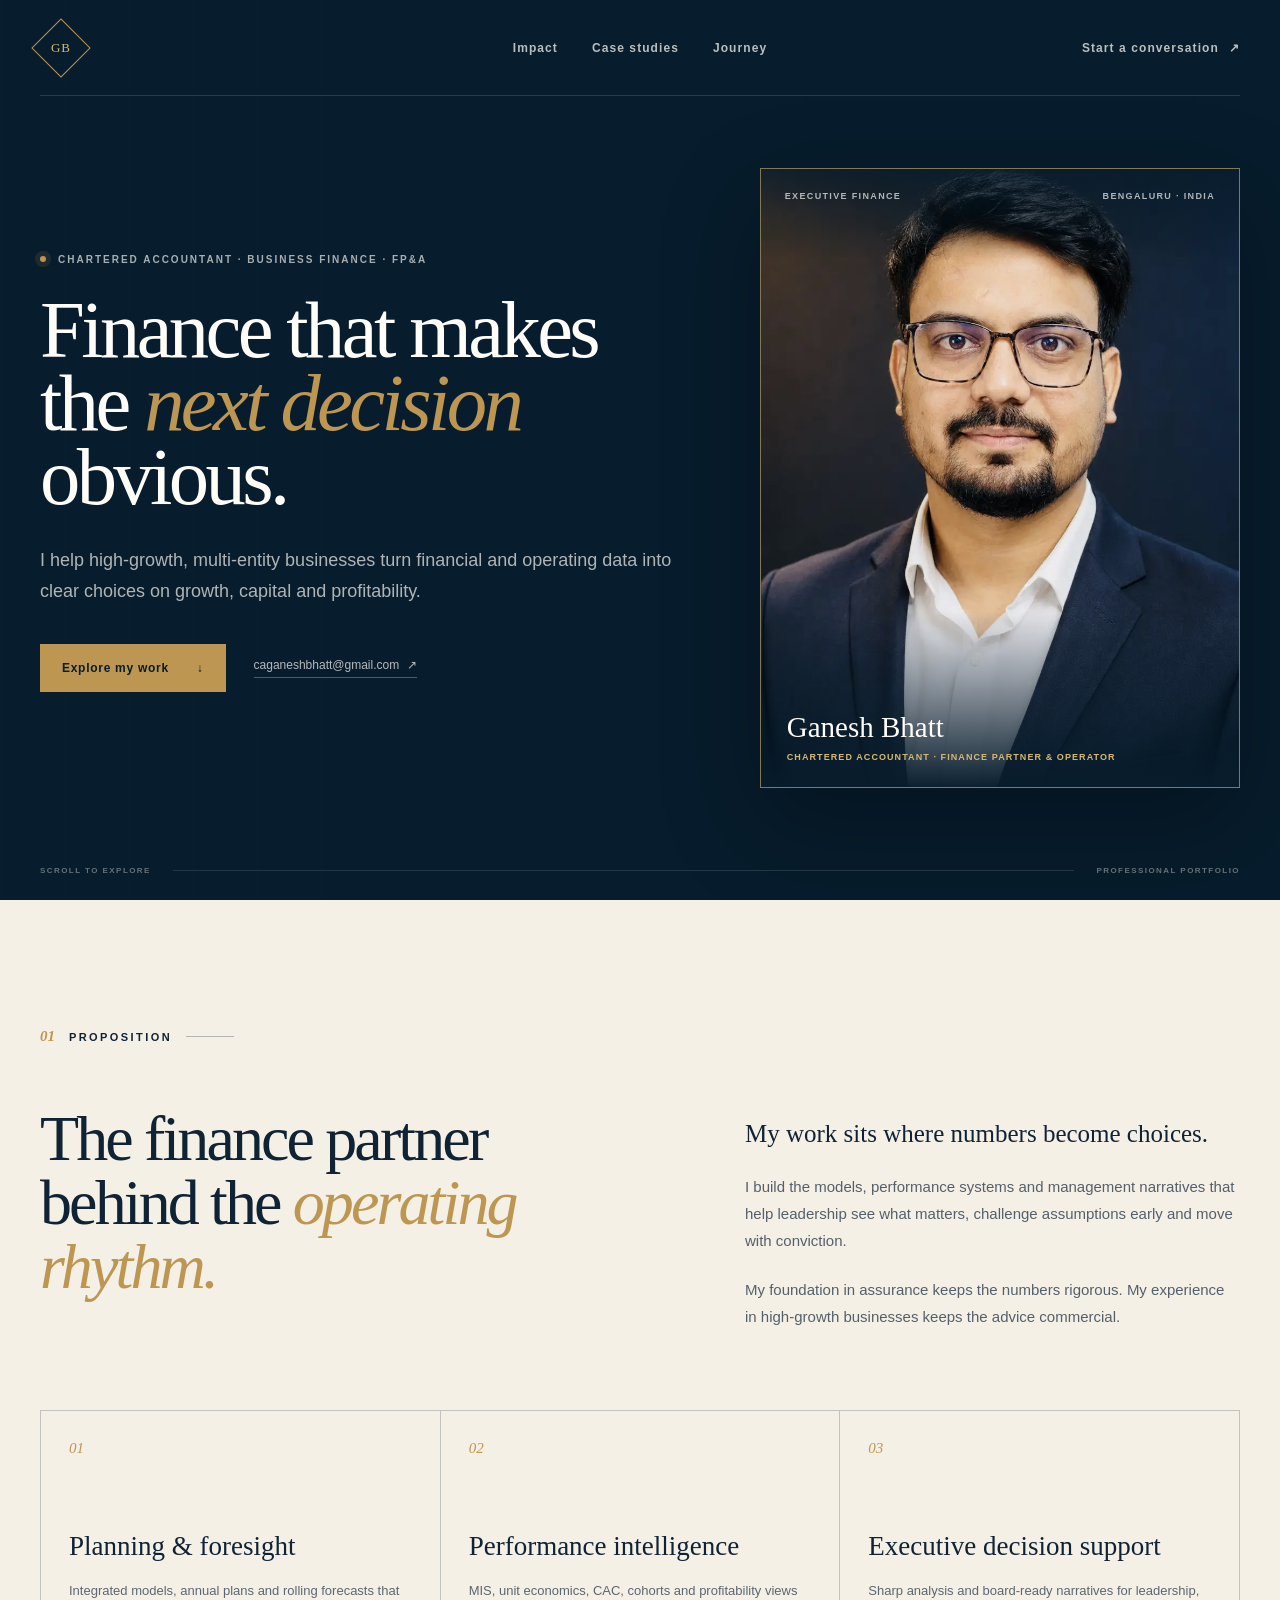
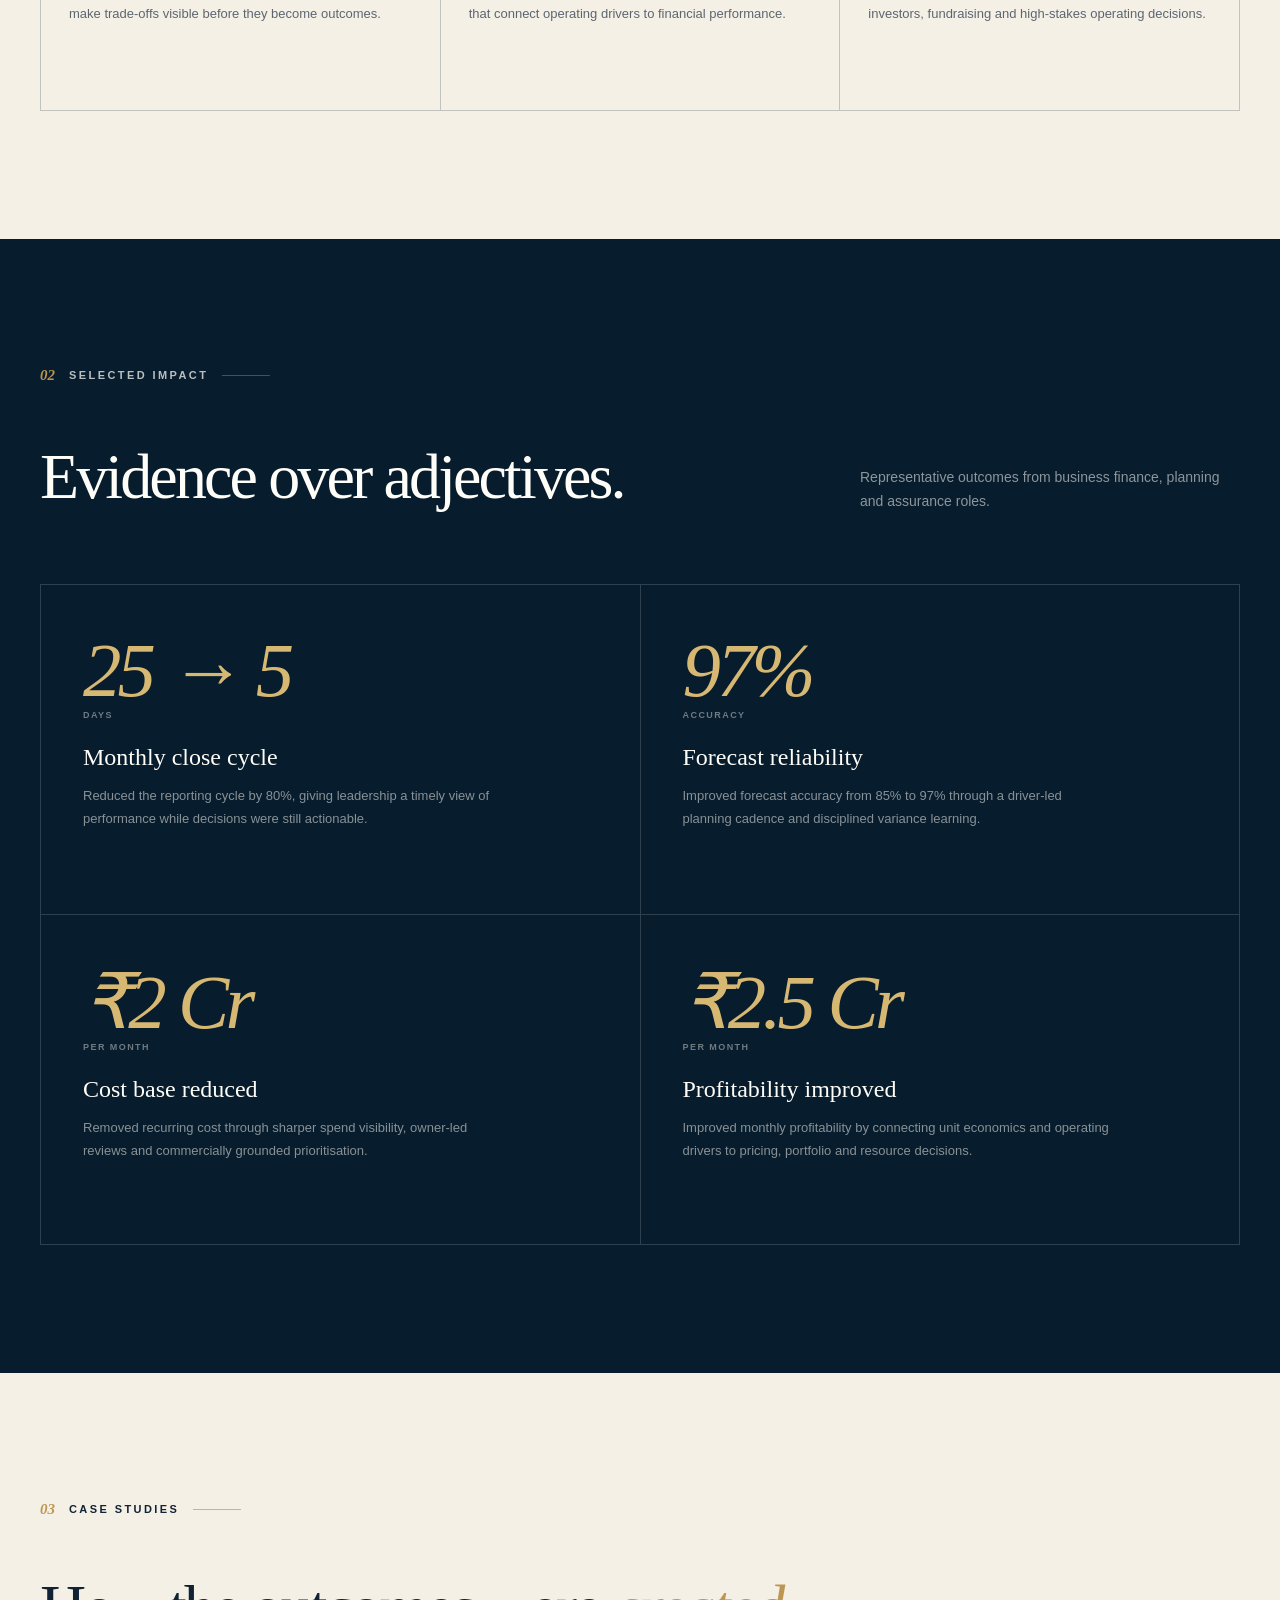
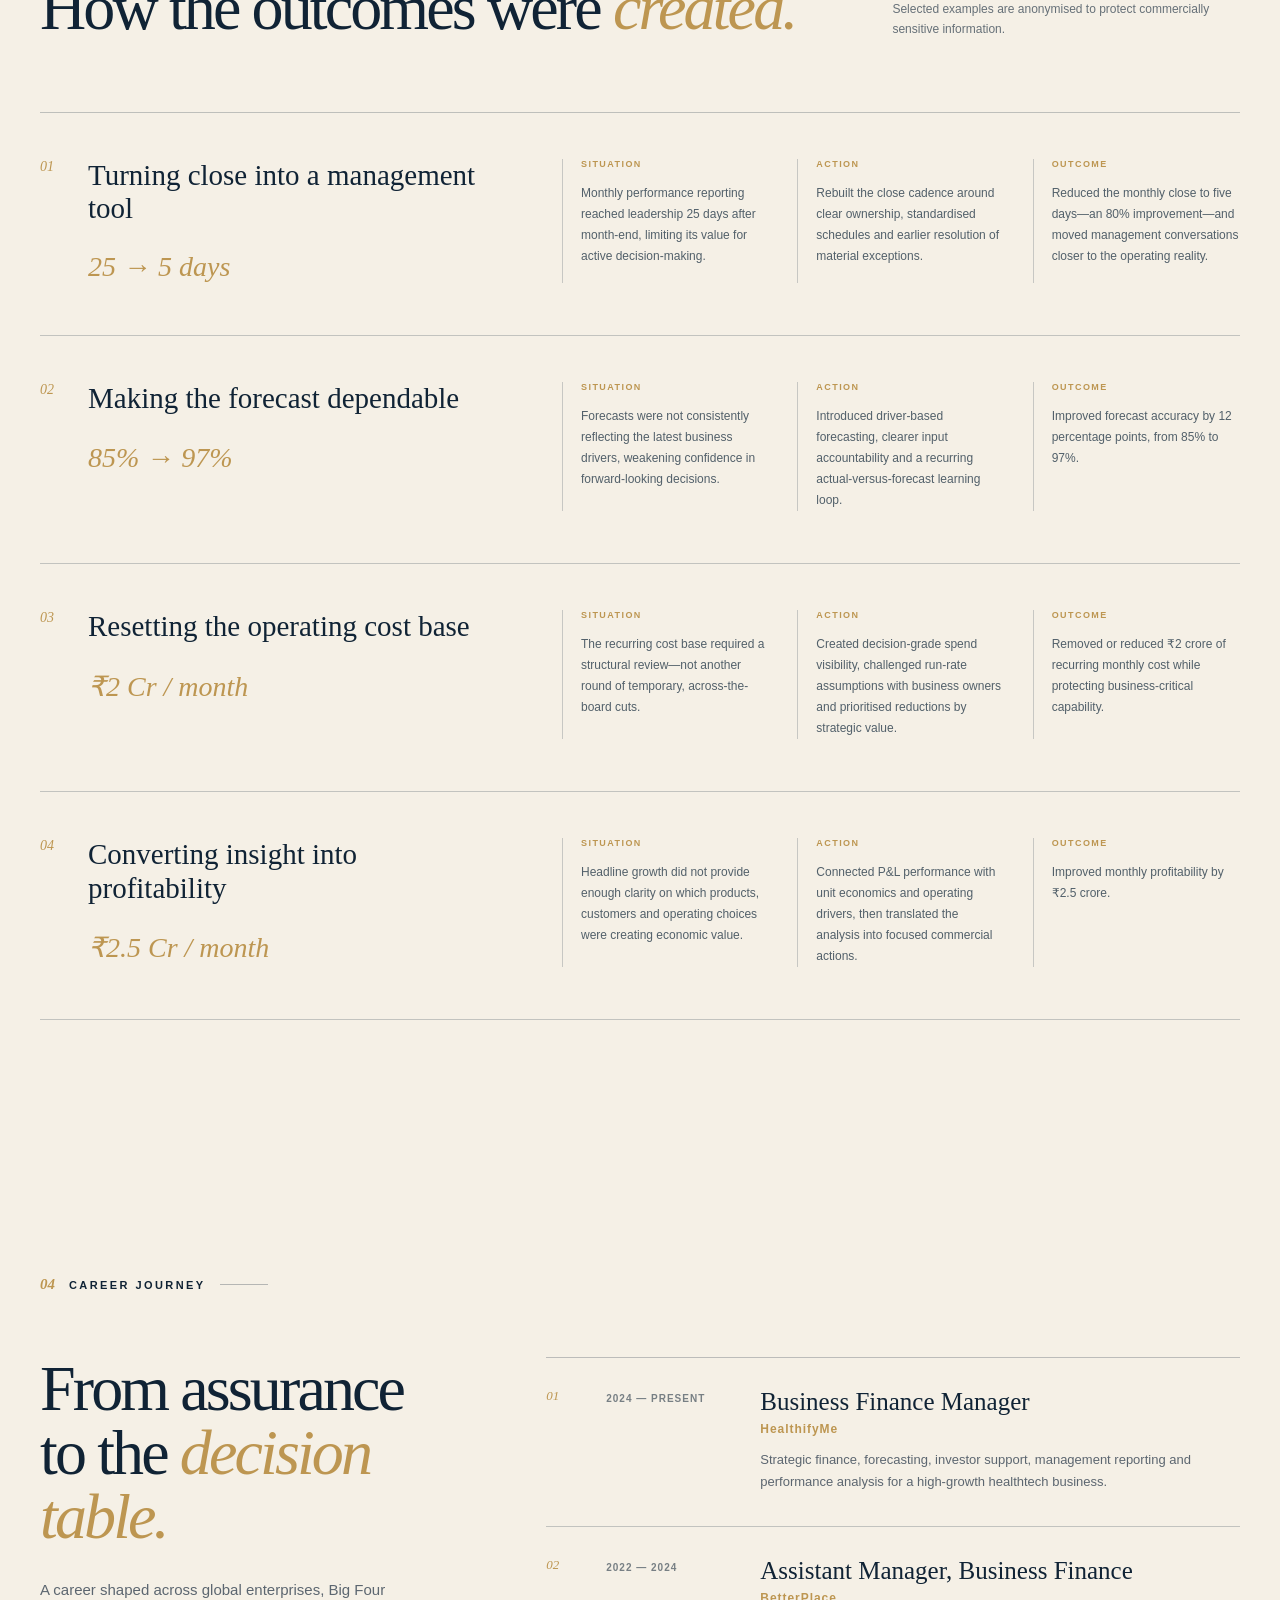
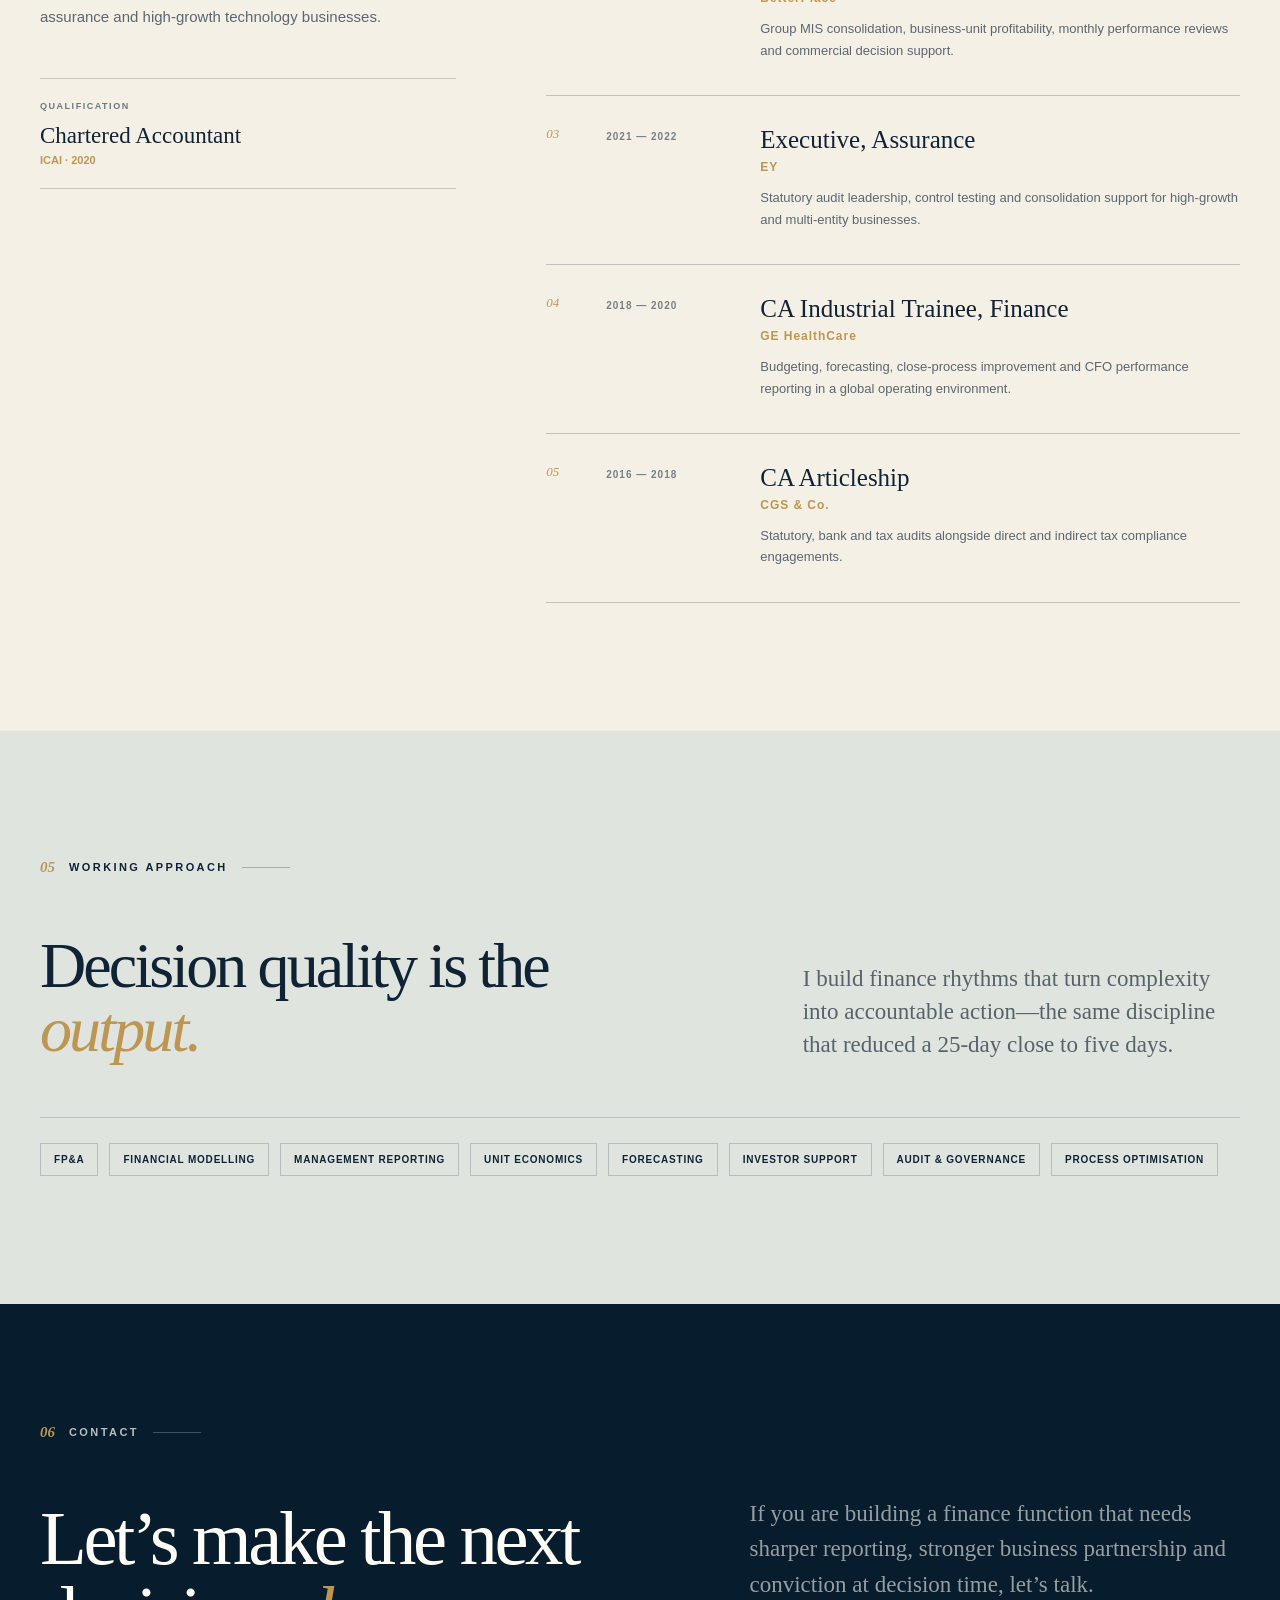
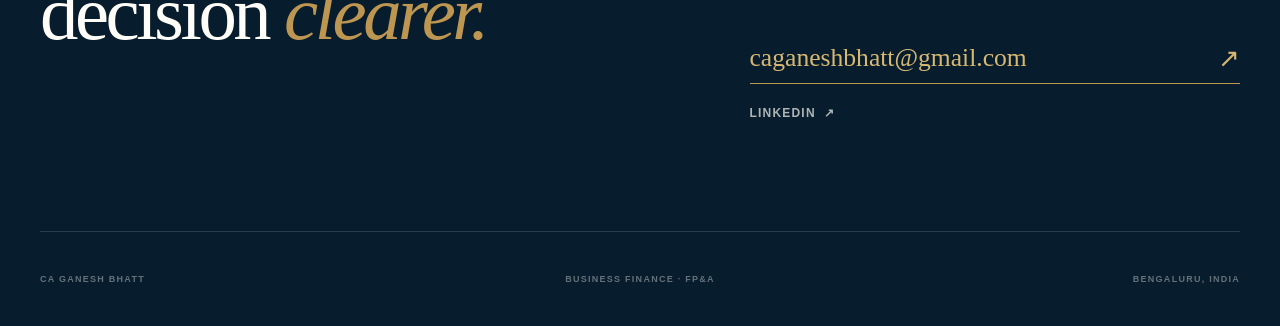
==== commit 9088f5d3: "Refresh published portfolio styles" ====
--- a/index.html
+++ b/index.html
@@ -5,7 +5,7 @@
   <meta name="viewport" content="width=device-width, initial-scale=1">
   <meta name="description" content="Ganesh Bhatt is a Chartered Accountant and business finance professional specialising in FP&A, financial modelling, performance management and executive decision support.">
   <title>Ganesh Bhatt | Finance &amp; FP&amp;A</title>
-  <link rel="stylesheet" href="style.css">
+  <link rel="stylesheet" href="style.css?v=2">
 </head>
 <body>
 <main>
--- a/style.css
+++ b/style.css
@@ -52,11 +52,11 @@
 .text-link { display: inline-flex; align-items: center; gap: 8px; color: rgba(255,253,248,.7); border-bottom: 1px solid rgba(255,255,255,.28); padding-bottom: 5px; font-size: 12px; transition: color .25s ease, border-color .25s ease; }
 .text-link:hover, .text-link:focus-visible { color: var(--brass-light); border-color: var(--brass); }
 
-.portrait-card { min-height: 580px; border: 1px solid rgba(215,184,115,.58); background: #0b1f30; box-shadow: 0 35px 90px rgba(0,0,0,.28); position: relative; overflow: hidden; }
+.portrait-card { width: 100%; min-width: 0; height: 620px; border: 1px solid rgba(215,184,115,.58); background: #0b1f30; box-shadow: 0 35px 90px rgba(0,0,0,.28); position: relative; overflow: hidden; }
 .portrait-card::before, .portrait-card::after { content: ""; position: absolute; z-index: 3; background: var(--brass); }
 .portrait-card::before { width: 34px; height: 1px; top: -1px; left: -1px; }
 .portrait-card::after { width: 1px; height: 34px; top: -1px; left: -1px; }
-.portrait-card img { width: 100%; height: 100%; min-height: 580px; display: block; object-fit: cover; object-position: center 30%; filter: saturate(.88) contrast(1.02); }
+.portrait-card img { width: 100%; max-width: 100%; height: 100%; display: block; object-fit: cover; object-position: center 30%; filter: saturate(.88) contrast(1.02); }
 .portrait-card > .portrait-topline, .portrait-card > .portrait-caption { position: absolute; z-index: 2; left: 0; right: 0; }
 .portrait-card::selection { background: transparent; }
 .portrait-topline { top: 0; display: flex; justify-content: space-between; padding: 22px 24px 58px; background: linear-gradient(to bottom, rgba(7,28,44,.8), transparent); color: rgba(255,253,248,.68); font-size: 9px; font-weight: 700; letter-spacing: .15em; text-transform: uppercase; }
@@ -142,7 +142,7 @@
   .site-header { grid-template-columns: 1fr auto; }
   .site-header nav { display: none; }
   .hero-grid { grid-template-columns: 1fr; padding-top: 85px; }
-  .portrait-card, .portrait-card img { min-height: 620px; }
+  .portrait-card { height: 640px; }
   .intro-grid, .case-heading, .journey-layout, .approach-heading, .contact-grid { grid-template-columns: 1fr; gap: 50px; }
   .case-card { grid-template-columns: 1fr; gap: 34px; }
   .journey-intro { position: static; }
@@ -162,7 +162,7 @@
   .hero h1 { font-size: clamp(52px, 16vw, 72px); }
   .hero-intro { font-size: 16px; }
   .hero-actions { align-items: flex-start; flex-direction: column; }
-  .portrait-card, .portrait-card img { min-height: 500px; }
+  .portrait-card { height: 500px; }
   .portrait-topline { padding-inline: 18px; }
   .portrait-caption { padding: 90px 20px 20px; }
   .hero-foot { display: none; }
